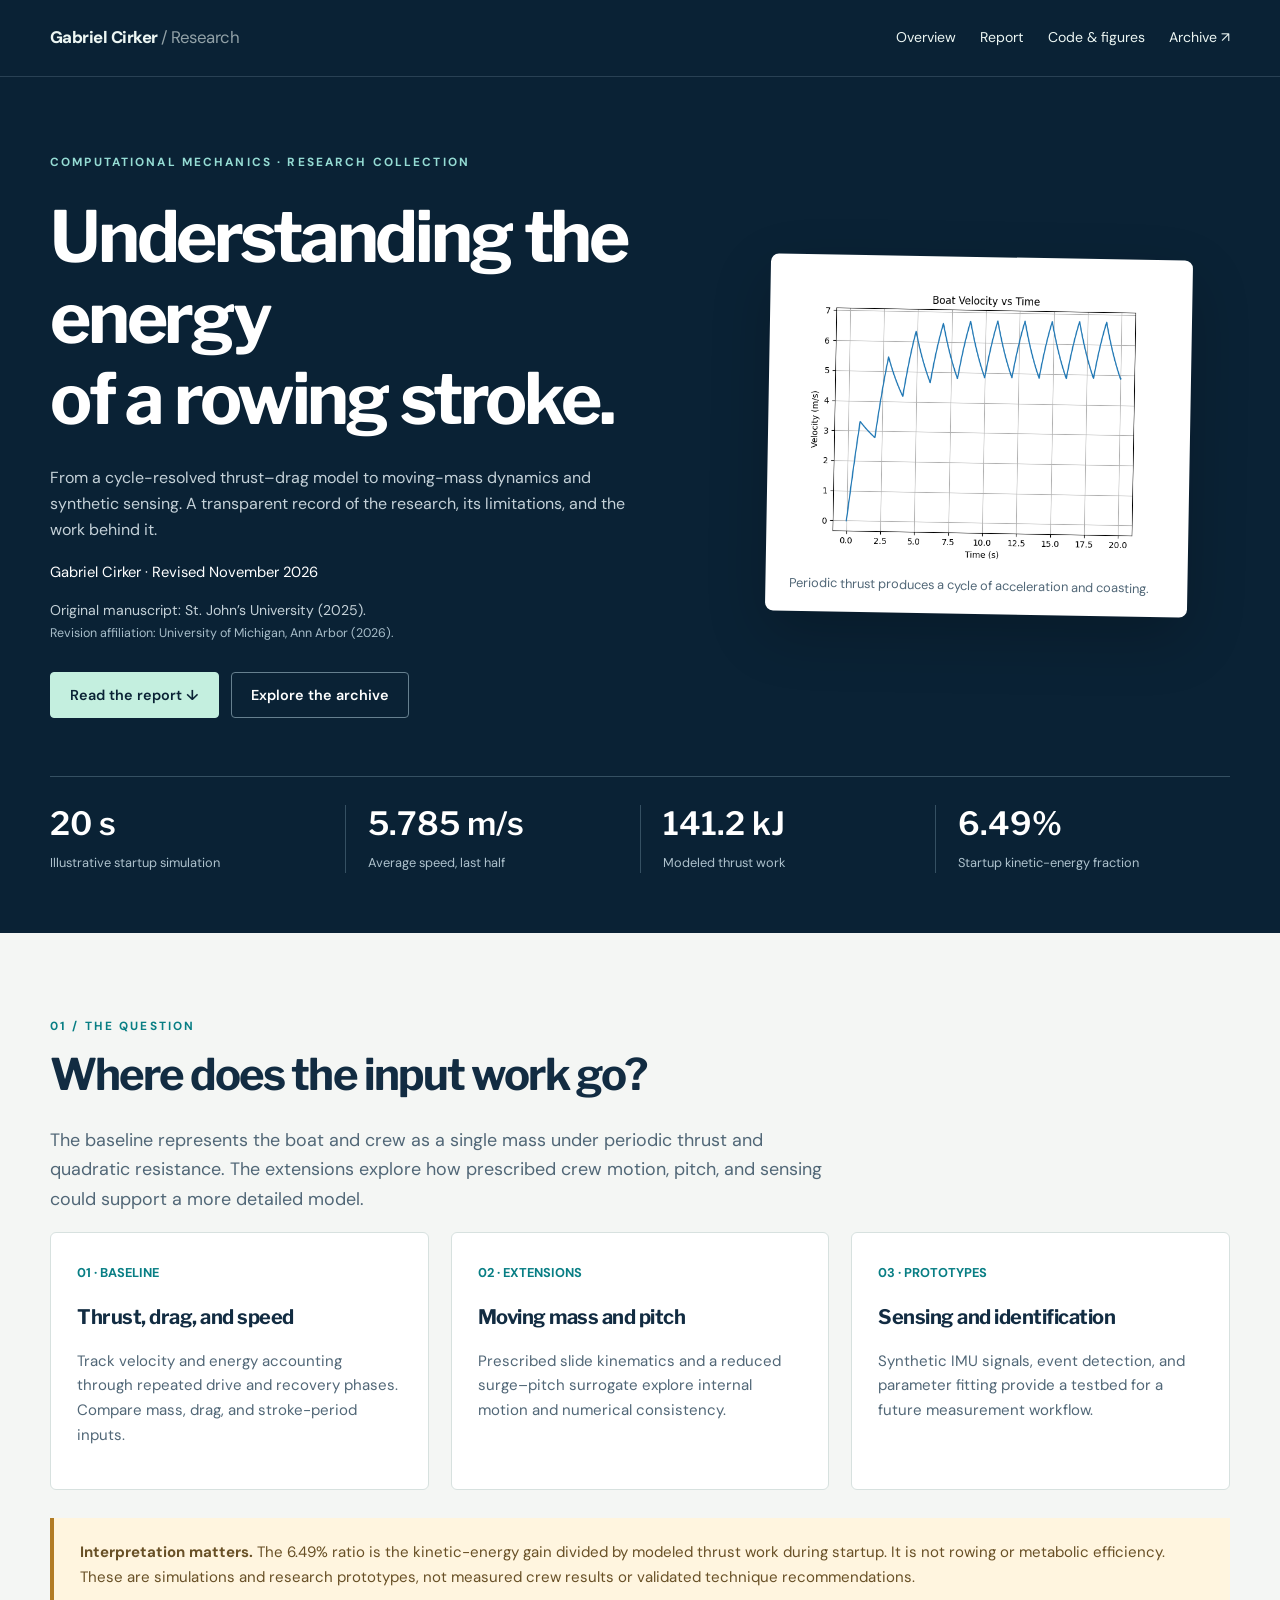
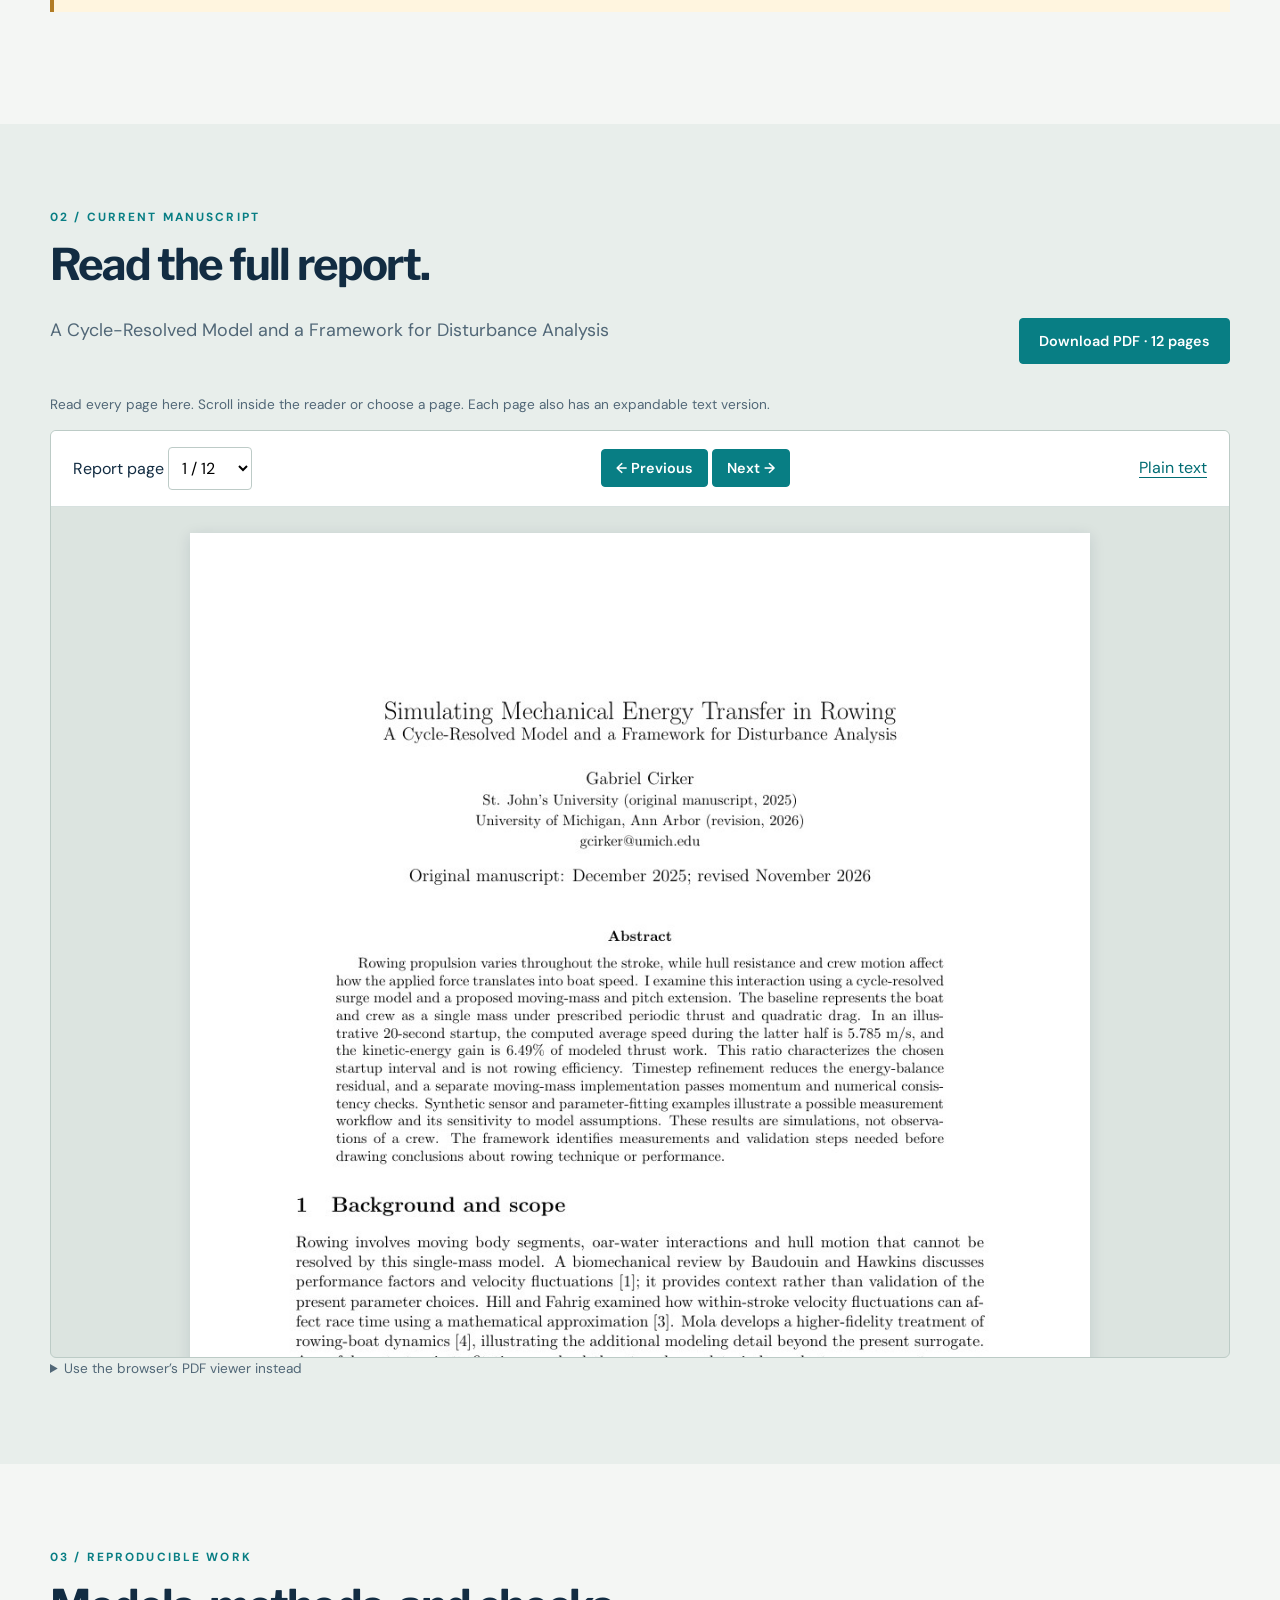
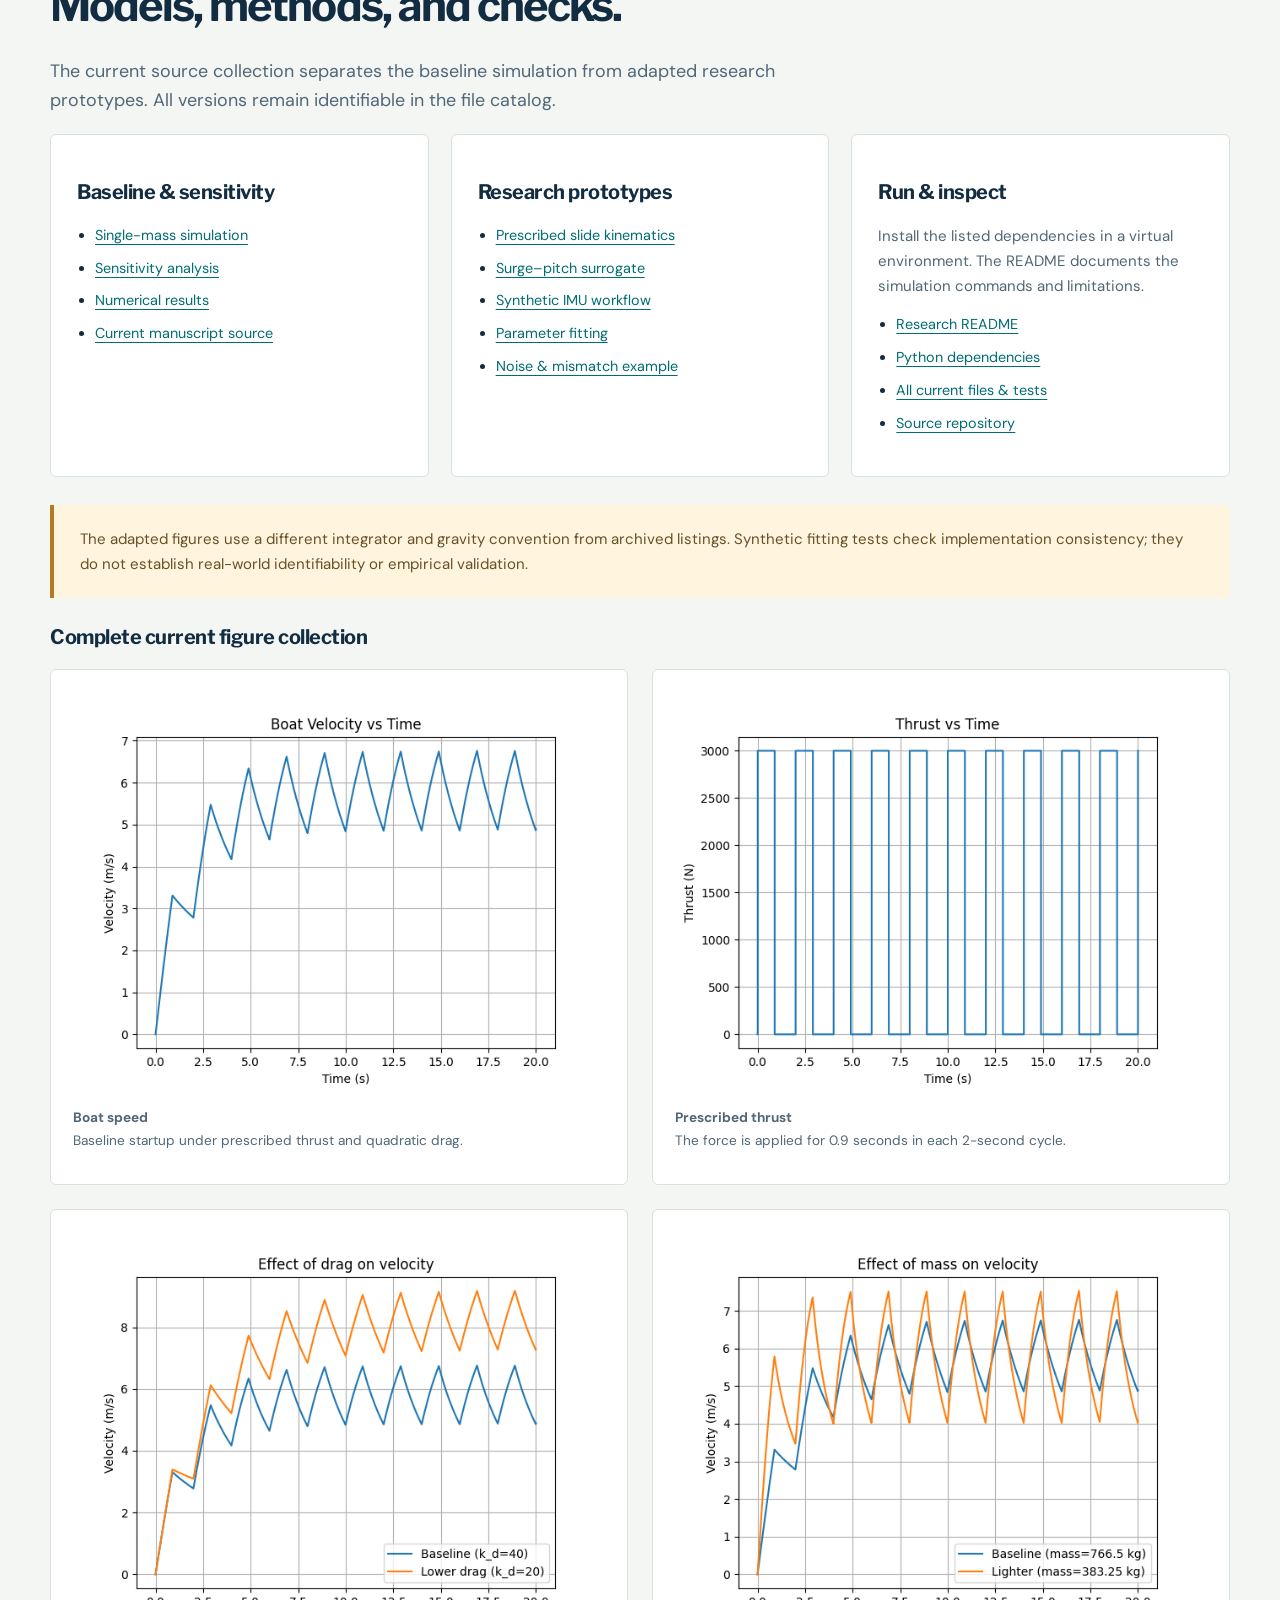
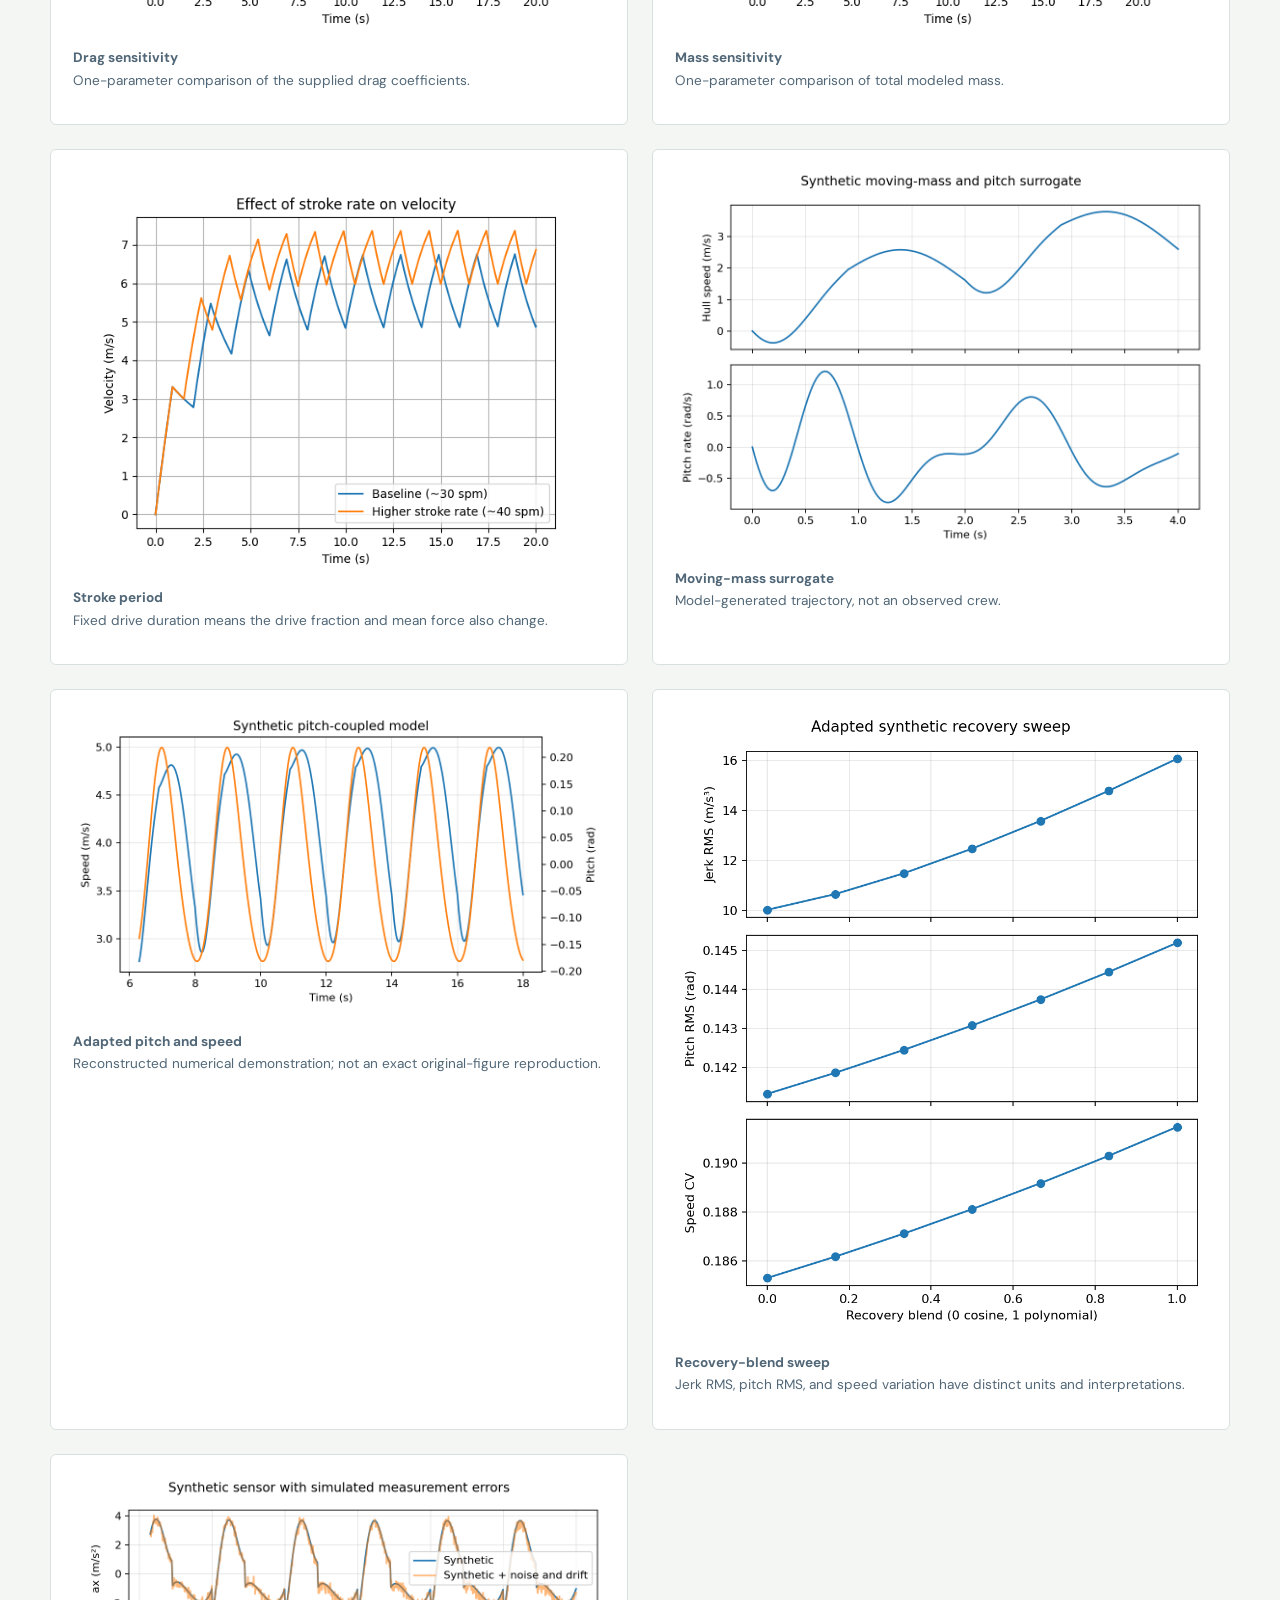
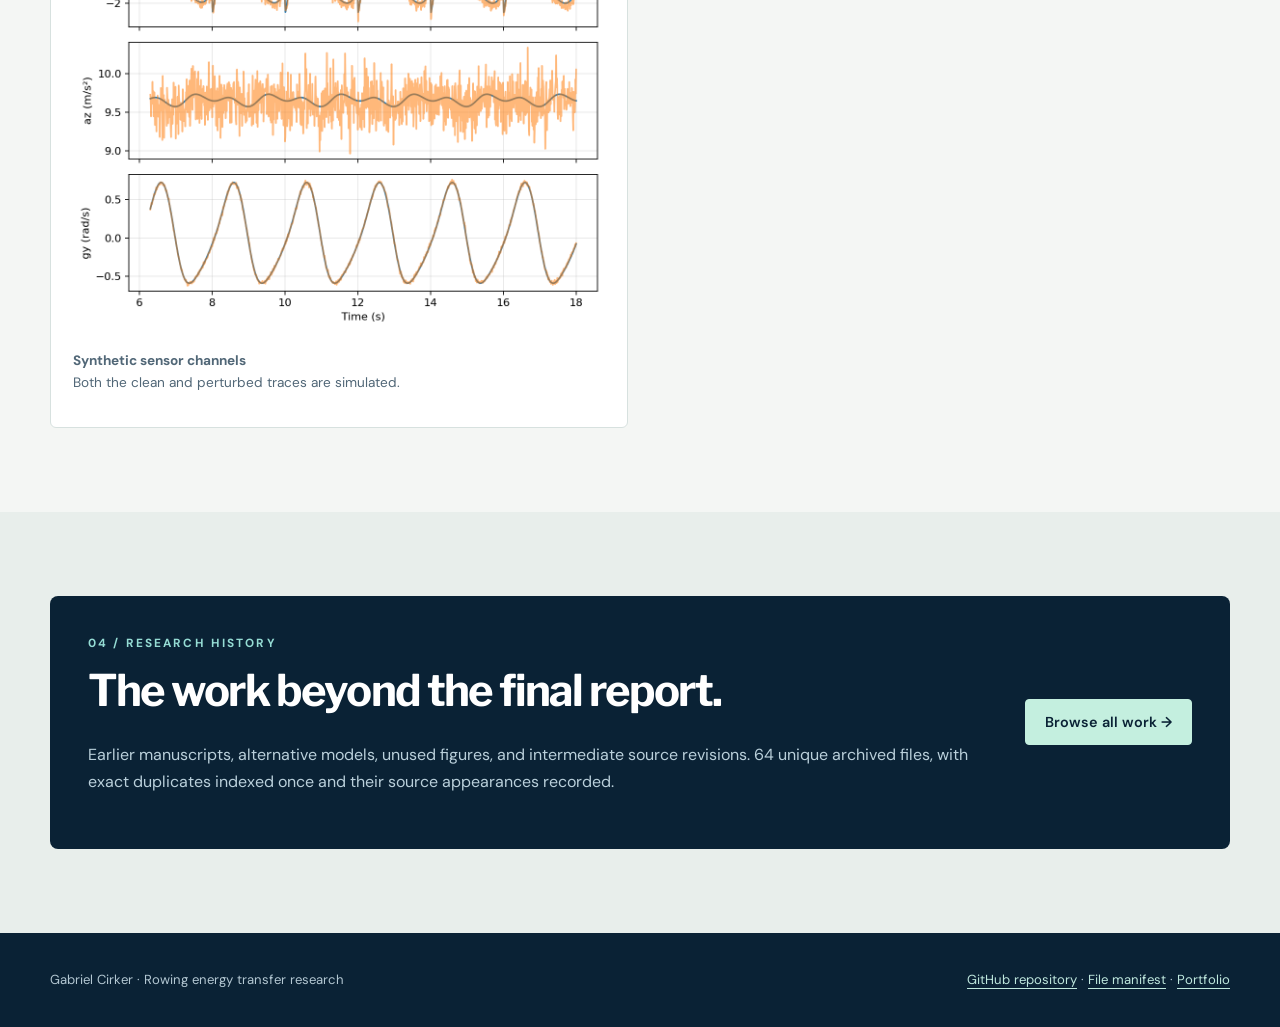
==== docs/index.html @ 4fba7770 "Publish rowing research site with embedded report and versioned archive" ====
<!doctype html><html lang="en"><head><meta charset="utf-8"><meta name="viewport" content="width=device-width,initial-scale=1"><meta name="description" content="Gabriel Cirker’s rowing energy-transfer research: current report, reproducible models, synthetic demonstrations, and a versioned research archive."><title>Rowing Energy Transfer | Gabriel Cirker</title><link rel="stylesheet" href="assets/style.css"></head><body><a class="skip" href="#main">Skip to content</a><header><div class="wrap"><a class="brand" href="index.html">Gabriel Cirker <span>/ Research</span></a><nav aria-label="Main navigation"><a href="index.html#overview">Overview</a><a href="index.html#report">Report</a><a href="index.html#work">Code &amp; figures</a><a href="archive.html">Archive ↗</a></nav></div></header><main id="main"><section class="hero"><div class="wrap"><div class="hero-grid"><div><div class="eyebrow">Computational mechanics · Research collection</div><h1>Understanding the energy<br>of a rowing stroke.</h1><p>From a cycle-resolved thrust–drag model to moving-mass dynamics and synthetic sensing. A transparent record of the research, its limitations, and the work behind it.</p><p class="author">Gabriel Cirker · Revised November 2026</p><p class="affiliation">Original manuscript: St. John’s University (2025).<br><small>Revision affiliation: University of Michigan, Ann Arbor (2026).</small></p><div class="actions"><a class="button light" href="#report">Read the report ↓</a><a class="button ghost" href="archive.html">Explore the archive</a></div></div><figure class="hero-chart"><img src="work/figures/speed_plot.png" alt="Baseline simulated boat velocity over the 20-second startup"><figcaption>Periodic thrust produces a cycle of acceleration and coasting.</figcaption></figure></div><div class="stats"><div class="stat"><strong>20 s</strong><span>Illustrative startup simulation</span></div><div class="stat"><strong>5.785 m/s</strong><span>Average speed, last half</span></div><div class="stat"><strong>141.2 kJ</strong><span>Modeled thrust work</span></div><div class="stat"><strong>6.49%</strong><span>Startup kinetic-energy fraction</span></div></div></div></section>
<section id="overview"><div class="wrap"><div class="eyebrow">01 / The question</div><h2>Where does the input work go?</h2><p class="intro">The baseline represents the boat and crew as a single mass under periodic thrust and quadratic resistance. The extensions explore how prescribed crew motion, pitch, and sensing could support a more detailed model.</p><div class="grid"><article class="card"><span class="number">01 · BASELINE</span><h3>Thrust, drag, and speed</h3><p>Track velocity and energy accounting through repeated drive and recovery phases. Compare mass, drag, and stroke-period inputs.</p></article><article class="card"><span class="number">02 · EXTENSIONS</span><h3>Moving mass and pitch</h3><p>Prescribed slide kinematics and a reduced surge–pitch surrogate explore internal motion and numerical consistency.</p></article><article class="card"><span class="number">03 · PROTOTYPES</span><h3>Sensing and identification</h3><p>Synthetic IMU signals, event detection, and parameter fitting provide a testbed for a future measurement workflow.</p></article></div><aside class="note"><strong>Interpretation matters.</strong> The 6.49% ratio is the kinetic-energy gain divided by modeled thrust work during startup. It is not rowing or metabolic efficiency. These are simulations and research prototypes, not measured crew results or validated technique recommendations.</aside></div></section>
<section id="report" class="soft"><div class="wrap"><div class="section-top"><div><div class="eyebrow">02 / Current manuscript</div><h2>Read the full report.</h2><p class="intro">A Cycle-Resolved Model and a Framework for Disturbance Analysis</p></div><a class="button" href="report/rowing-report.pdf" download>Download PDF · 12 pages</a></div><p class="reader-help">Read every page here. Scroll inside the reader or choose a page. Each page also has an expandable text version.</p><div class="reader"><div class="reader-bar"><label for="page-select">Report page <select id="page-select"><option value="1">1 / 12</option><option value="2">2 / 12</option><option value="3">3 / 12</option><option value="4">4 / 12</option><option value="5">5 / 12</option><option value="6">6 / 12</option><option value="7">7 / 12</option><option value="8">8 / 12</option><option value="9">9 / 12</option><option value="10">10 / 12</option><option value="11">11 / 12</option><option value="12">12 / 12</option></select></label><div><button id="prev-page" type="button">← Previous</button> <button id="next-page" type="button">Next →</button></div><a href="report/report.txt">Plain text</a></div><div class="reader-pages" id="reader-pages" tabindex="0" aria-label="Scrollable full report"><figure class="page" id="page-1"><img src="report/pages/page-01.jpg" width="1010" height="1307" loading="lazy" alt="Rowing research report, page 1 of 12"><figcaption>Page 1 of 12 · November 2026 revision</figcaption><details><summary>Read page text</summary><pre>Simulating Mechanical Energy Transfer in Rowing
A Cycle-Resolved Model and a Framework for Disturbance Analysis
Gabriel Cirker
St. John’s University (original manuscript, 2025)
University of Michigan, Ann Arbor (revision, 2026)
gcirker@umich.edu
Original manuscript: December 2025; revised November 2026
Abstract
Rowing propulsion varies throughout the stroke, while hull resistance and crew motion affect
how the applied force translates into boat speed. I examine this interaction using a cycle-resolved
surge model and a proposed moving-mass and pitch extension. The baseline represents the boat
and crew as a single mass under prescribed periodic thrust and quadratic drag. In an illus-
trative 20-second startup, the computed average speed during the latter half is 5.785 m/s, and
the kinetic-energy gain is 6.49% of modeled thrust work. This ratio characterizes the chosen
startup interval and is not rowing efficiency. Timestep refinement reduces the energy-balance
residual, and a separate moving-mass implementation passes momentum and numerical consis-
tency checks. Synthetic sensor and parameter-fitting examples illustrate a possible measurement
workflow and its sensitivity to model assumptions. These results are simulations, not observa-
tions of a crew. The framework identifies measurements and validation steps needed before
drawing conclusions about rowing technique or performance.
1
Background and scope
Rowing involves moving body segments, oar-water interactions and hull motion that cannot be
resolved by this single-mass model. A biomechanical review by Baudouin and Hawkins discusses
performance factors and velocity fluctuations [1]; it provides context rather than validation of the
present parameter choices. Hill and Fahrig examined how within-stroke velocity fluctuations can af-
fect race time using a mathematical approximation [3]. Mola develops a higher-fidelity treatment of
rowing-boat dynamics [4], illustrating the additional modeling detail beyond the present surrogate.
A useful next step is to fit time-resolved thrust and speed to independent measurements, assess
parameter uncertainty, and compare predictions with held-out strokes. A longer simulation with
a cycle-to-cycle convergence criterion would distinguish startup behavior from periodic operation.
Comparisons of stroke rates should specify whether mean thrust, work per stroke, or average power
is held fixed.
2
Model
The boat and crew are represented by a single mass m with speed v. The equation of motion is
mdv
dt = F(t) −kv2.
(1)
1
</pre></details></figure><figure class="page" id="page-2"><img src="report/pages/page-02.jpg" width="1010" height="1307" loading="lazy" alt="Rowing research report, page 2 of 12"><figcaption>Page 2 of 12 · November 2026 revision</figcaption><details><summary>Read page text</summary><pre>For the baseline, m = 766.5 kg, k = 40 kg/m, and the prescribed thrust is 3000 N for 0.9 seconds in
each 2-second cycle, followed by zero thrust. The boat starts from rest. These values are illustrative
model inputs, not measurements from a crew.
The model calculates thrust work W =
R
Fv dt, drag work D =
R
kv3 dt and the change in
kinetic energy ∆K = m(v2
f −v2
0)/2. In the continuous model W −D = ∆K. Thrust work on the
modeled mass is not the rowers’ total mechanical or metabolic work. The ratio ∆K/W describes
how much input work remains as kinetic energy at the end of this startup interval; it is not rowing
efficiency and depends on the interval chosen.
2.1
Stroke cycle and energy accounting
With cycle period T = 2 s and drive duration d = 0.9 s, the prescribed force is Fd when 0 ≤
t mod T &lt; d, and zero otherwise. The resulting duty fraction is d/T = 0.45. The force acts on the
combined modeled mass; it is not a direct measurement of force at an oar handle or a physiological
power estimate.
Multiplying the equation of motion by v and integrating gives the continuous energy balance
W −D = ∆K. The discrete calculation evaluates force at the new grid time and power using
the previous velocity; the squared velocity update introduces a step-dependent residual. A small
residual is a necessary consistency check, but does not verify the drag coefficient or thrust model.
Velocity is clipped at zero in the code, so an energy balance would also need to account for that
operation if it became active. It is not active in the reported baseline.
2.2
Numerical formulation and sensitivity design
For the baseline, the sampled force is evaluated at ti and applied over the preceding velocity update.
With vi−1 denoting the previous speed, the implemented step is
vi = max

0, vi−1 + ∆t
m (F(ti) −kv2
i−1)

.
(2)
The cumulative thrust and drag work use the same force samples and previous speeds. Without
clipping, substituting this update into the kinetic-energy difference gives an additional term 1
2m(vi−
vi−1)2 at every step. Consequently, finite-step work and kinetic-energy differences need not balance
exactly. The reported residual and timestep comparison quantify this discretization error for the
chosen baseline. Stroke-transition timing can also affect results; a convergence check should refine
both the timestep and the representation of the drive and recovery intervals.
The sensitivity scenarios vary one input in the supplied script at a time: drag from 40 to 20
kg/m, mass from 766.5 to 383.25 kg, and period from 2.0 to 1.5 s. In the period case, the 0.9 s
drive is held fixed, so the duty fraction increases from 0.45 to 0.60. The mean applied force over a
complete cycle therefore also increases. These comparisons isolate code inputs but not necessarily a
physiological or equal-work intervention. The last-half average is a finite-window statistic, and the
endpoint sample is included in the discrete mean. A cycle-convergence criterion would be needed
to characterize a periodic regime independently of the chosen 20-second horizon.
3
Method and results
The equation is integrated with explicit Euler steps of 0.01 seconds for 20 seconds. The baseline
average speed over the latter half is 5.785 m/s and the maximum is 6.759 m/s. Thrust work is
approximately 141.2 kJ, drag work 132.3 kJ and kinetic energy gain 9.17 kJ. The gain is 6.49%
2
</pre></details></figure><figure class="page" id="page-3"><img src="report/pages/page-03.jpg" width="1010" height="1307" loading="lazy" alt="Rowing research report, page 3 of 12"><figcaption>Page 3 of 12 · November 2026 revision</figcaption><details><summary>Read page text</summary><pre>of thrust work. The difference of about −316 J in W −D −∆K is a numerical residual from the
discrete scheme.
At a 0.005-second step the residual is about −158 J; at 0.001 seconds it is about −31 J. The
corresponding latter-half average speeds are 5.782 and 5.781 m/s. This convergence check addresses
discretization, not the physical accuracy of the inputs.
Figure 1: Baseline speed during the 20-second simulation.
3.1
Parameter comparisons and limitations
With the default step, halving drag raises the latter-half average speed to 8.162 m/s; halving mass
gives 5.719 m/s over the same finite interval. Shortening the cycle from 2.0 to 1.5 seconds gives
6.673 m/s, but keeping the drive at 0.9 seconds also increases the drive fraction and input. This is
therefore not an isolated comparison at constant work or power.
The model excludes blade slip, rower motion relative to the shell, varying force profiles, wind and
waves. It has not been calibrated or compared with measured trajectories. More realistic thrust and
drag measurements, timestep checks and experimental validation would be needed before applying
the numerical predictions to a crew.
3.2
Sensitivity profiles
Figures 2–4 show the complete transient profiles rather than only the summary averages. The
mass comparison changes acceleration and stroke-to-stroke fluctuations as well as the finite-interval
average. The 20-second averages do not prove that a periodic steady state has been reached. Lower
drag changes the relationship between thrust, speed and work, so it is not a comparison at equal
3
</pre></details></figure><figure class="page" id="page-4"><img src="report/pages/page-04.jpg" width="1010" height="1307" loading="lazy" alt="Rowing research report, page 4 of 12"><figcaption>Page 4 of 12 · November 2026 revision</figcaption><details><summary>Read page text</summary><pre>mechanical power.
The higher-rate case uses a longer fraction of each cycle for the drive and
therefore changes more than stroke frequency.
Figure 2: Velocity for baseline and lower drag.
4
Moving-mass extension
The lumped model makes the hull and crew move as one mass. To examine recovery motion, I
consider a reduced model in which the crew center of mass moves relative to the hull. Let mb be
the hull-fixed mass, mr the moving mass, M = mb + mr, Xb the hull position, and xr the crew
position relative to the hull. The combined center of mass is
Xc = Xb + mr
M xr.
(3)
If external surge forces are represented by thrust F and drag D, differentiating twice gives
M ¨Xb = F −D −mr¨xr.
(4)
A prescribed internal acceleration changes hull acceleration even though it does not change total
momentum in an isolated system. The sign depends on the coordinate direction. The relation
follows from the two-mass assumptions; it does not determine crew trajectory, blade force, or
internal work. Measured or explicitly prescribed motion would be needed to evaluate the term. The
appendix’s prescribed trajectory uses a half-cosine drive followed by a cosine, fifth-order polynomial,
or blended recovery. I reconstructed this component as src/slide kinematics.py; tests compare
its analytic derivatives with finite differences away from transitions.
Position and velocity are
continuous at the drive–recovery boundary, but acceleration may jump there. This component
alone does not reproduce the original multibody or IMU figures.
4
</pre></details></figure><figure class="page" id="page-5"><img src="report/pages/page-05.jpg" width="1010" height="1307" loading="lazy" alt="Rowing research report, page 5 of 12"><figcaption>Page 5 of 12 · November 2026 revision</figcaption><details><summary>Read page text</summary><pre>Figure 3: Velocity for baseline and lower mass.
4.1
Pitch and disturbance resistance: a proposed surrogate
A possible extension represents pitch θ with effective inertia, damping, and restoring stiffness:
Iθ¨θ + cθ ˙θ + kθθ = τ(t).
(5)
A phenomenological drag law can then be written D = kv2(1 + αθ2 + β ˙θ2) for forward motion.
The coefficients must carry units consistent with the dimensionless multiplier and must be fitted
or independently supported.
The incremental work
R
kv3(αθ2 + β ˙θ2)dt compares terms at the
same instantaneous speed. It is not automatically the difference between two coupled simulations,
because changing drag can also change speed and pitch.
These equations are implemented in
a separate reconstructed research prototype using the parameter values in the appendix.
The
reconstruction passes unforced momentum and numerical refinement checks. It has not reproduced
the original synthetic figures or been experimentally validated; its prescribed kinematics and pitch
law are hypotheses.
4.2
Speed fluctuations and power
For v = ¯v + u, with ⟨u⟩= 0, the exact identity is
⟨v3⟩= ¯v3 + 3¯v⟨u2⟩+ ⟨u3⟩.
(6)
For nonnegative speeds, convexity implies ⟨v3⟩≥¯v3. Under this model a variable speed at fixed
mean speed and fixed drag coefficient requires at least as much average drag power as constant
speed. This comparison does not establish that reducing hull speed fluctuations always improves
race performance: changing technique may alter propulsion, crew motion, and other losses. The
model makes the energetic assumption explicit rather than providing a coaching prescription.
5
</pre></details></figure><figure class="page" id="page-6"><img src="report/pages/page-06.jpg" width="1010" height="1307" loading="lazy" alt="Rowing research report, page 6 of 12"><figcaption>Page 6 of 12 · November 2026 revision</figcaption><details><summary>Read page text</summary><pre>Figure 4: Velocity for two cycle periods with fixed drive duration.
4.3
Extended model and uncertainty
The moving-mass formulation separates the speed of the hull from the speed of the total center of
mass. This distinction matters when interpreting a hull-mounted sensor: the internal acceleration
term can cause a hull-speed fluctuation without creating or destroying total momentum.
The
model still prescribes the crew motion rather than solving for muscle, seat, foot-stretcher and oar
forces. Its pitch response is an effective oscillator, and the pitch-dependent drag expression is a
parameterization rather than a measured hydrodynamic law.
The archived manuscript contains more than one simulator. One version uses a moving-mass
term in surge and a pitch moment tied to slide position; another uses a different motion and a pitch
moment tied to crew acceleration, without the same surge coupling. Their parameter sets and force
profiles differ, so results from the two formulations should not be pooled. The present reconstructed
implementation follows the first family with adaptive time integration. The alternative archived
beta-pulse routine normalizes by the maximum of the supplied array; in the listed scalar ODE call
that can produce a constant normalized force or an undefined value at zero. The model comparisons
here therefore do not use that routine.
The recovered IMU methods also represent different levels of approximation. The implemented
filter integrates small-angle roll and pitch rates and corrects them toward an accelerometer-derived
gravity direction.
Its interpretation depends on sensor placement and the assumption that ac-
celeration supplies a useful gravity reference. Dynamic acceleration can contaminate orientation
estimates.
The original source describes a separate quaternion-based pipeline, but that is not
equivalent to the small-angle routine and has not been reconstructed here. The synthetic sensor
and filter in this project share a positive vertical gravity-at-rest convention, addressing the sign
mismatch between the earlier synthetic generator and its filter; this is a convention choice, not
validation of the sensor model.
6
</pre></details></figure><figure class="page" id="page-7"><img src="report/pages/page-07.jpg" width="1010" height="1307" loading="lazy" alt="Rowing research report, page 7 of 12"><figcaption>Page 7 of 12 · November 2026 revision</figcaption><details><summary>Read page text</summary><pre>Figure 5: Prescribed thrust profile.
5
Measurement and system identification
To connect the model to measurements, a future protocol could synchronize a hull-mounted inertial
measurement unit, independent speed measurements, stroke events, and a force or power proxy.
Sensor orientation, gravity removal, mounting, calibration, sampling and filtering should be docu-
mented before calculating acceleration or pitch features. Integrating acceleration to obtain speed
requires independent drift correction. A rowing sensor review discusses measurement choices and
their constraints [2]. Brice and colleagues assessed inertial measurements of torso and pelvis angles
in elite rowers against a reference system [5]; this supports further measurement work but does not
validate a hull disturbance index. Events detected from a hull signal should be checked against an
independent stroke reference rather than assumed to coincide with the catch or finish.
Let yi denote measured waveforms or features and ˆyi(ψ) their model counterparts. A candidate
fit minimizes P
i(yi−ˆyi)T Σ−1
i (yi−ˆyi)+λΩ(ψ) over physically admissible parameters. The covariance
or weighting matrix Σi and regularizer Ωmust be specified before fitting. Sensitivity rank, profile
likelihood or comparable diagnostics are needed to examine whether parameters can be separated;
a good waveform fit alone does not prove identifiability. Validation should use held-out sessions or
trials, report uncertainty and compare predictions with independently measured outcomes.
5.1
Synthetic reconstruction and checks
The source manuscript’s synthetic demonstration is distinct from such empirical validation.
I
reconstructed uniform resampling and a small-angle complementary filter from its listing, with
tests for stationary tilt and interpolation.
The original listing’s synthetic accelerometer uses a
negative gravity sign while its preprocessing equations assume positive vertical gravity at rest. The
reconstructed synthetic sensor adopts the filter’s positive vertical gravity at rest; a stationary test
7
</pre></details></figure><figure class="page" id="page-8"><img src="report/pages/page-08.jpg" width="1010" height="1307" loading="lazy" alt="Rowing research report, page 8 of 12"><figcaption>Page 8 of 12 · November 2026 revision</figcaption><details><summary>Read page text</summary><pre>checks this convention. Its small-angle planar acceleration approximation is not a validated full
inertial sensor model.
A reconstructed acceleration-magnitude peak detector was checked on regularly spaced synthetic
pulses; its peaks are candidate events, not validated catch labels. A separate least-squares prototype
fits pitch-drag and trim coefficients to modeled speed and pitch-rate observations.
For a four-
second noiseless simulation generated by the same model, it recovered the inputs 2.5 and 18000
to the printed precision. This inverse-crime test checks implementation only; it does not establish
parameter identifiability under noise, model mismatch, or real measurement conditions. In one
fixed-seed synthetic trial with speed noise standard deviation 0.01 m/s and pitch-rate noise 0.002
rad/s, the fitted pitch-drag coefficient was 2.31 for a true value of 2.5. With the same data and the
drag coefficient fixed 10 percent too high, the fitted coefficient fell near zero, while the optimizer still
reported success. This single example illustrates model dependence, not a statistical uncertainty
interval.
The synthetic trajectory in Figure 6 has large pitch rates and even brief backward hull motion
from rest; it is illustrative, not a realistic prediction. The source manuscript’s original synthetic
figures have not been independently reproduced. An adapted recovery-blend sweep follows the
listing’s three plotted metrics rather than the cost-per-distance quantity described in the original
caption.
In this reconstruction, increasing the blend from 0 to 1 increases the computed jerk
RMS, pitch RMS, and speed coefficient of variation. These outcomes depend on the prescribed
trajectory, model parameters, and numerical timestep; the acceleration discontinuities also make
numerical jerk sensitive to sampling. They do not establish a technique recommendation.
The original cohort example ranks recordings by the mean of an index standardized separately
within each recording. That mean is zero to numerical precision, so the resulting ordering does not
establish differences between athletes. A separate archived beta-force implementation normalizes
each input array by its own maximum; called on one time point at a time, it becomes constant
at nonzero phases and undefined at zero. I therefore do not use that version for the simulations
presented here.
Figure 6: Synthetic trajectory from the reconstructed moving-mass and pitch surrogate, using
illustrative manuscript parameters.
8
</pre></details></figure><figure class="page" id="page-9"><img src="report/pages/page-09.jpg" width="1010" height="1307" loading="lazy" alt="Rowing research report, page 9 of 12"><figcaption>Page 9 of 12 · November 2026 revision</figcaption><details><summary>Read page text</summary><pre>5.2
Synthetic sensitivity and implementation checks
The recovery-blend calculation varies the relative contribution of cosine and fifth-order polynomial
recovery trajectories.
The recovered plotting script evaluates hull-acceleration jerk RMS, pitch
RMS, and the coefficient of variation of speed.
In the adapted example the respective values
change from approximately 10.04 to 16.05 m/s3, 0.1413 to 0.1452 rad, and 0.1853 to 0.1915 as the
blend rises from zero to one. The acceleration can be discontinuous at a stroke transition, so a
numerically differentiated jerk is especially sensitive to timestep and should not be interpreted as
a measured athlete characteristic. Figure 7 separates the three quantities instead of plotting their
unlike units on one axis.
Figure 7: Adapted synthetic recovery-blend sweep. The plotted metrics are not disturbance work
per distance.
The synthetic sensor demonstration adds prescribed bias, random-walk drift and noise to simu-
lated channels. Both traces in Figure 8 are model-generated; the perturbed trace is not a recording
from a real crew. Candidate event detection and per-stroke features can be exercised on synthetic
signals, but the timing of acceleration peaks relative to a catch must be checked against an in-
dependent reference. The original cohort example averages a within-record standardized index,
whose mean is zero by construction; that quantity cannot provide the claimed between-athlete or-
dering. An informative cohort comparison would require a fixed reference scale, explicit definitions,
uncertainty and independent validation.
9
</pre></details></figure><figure class="page" id="page-10"><img src="report/pages/page-10.jpg" width="1010" height="1307" loading="lazy" alt="Rowing research report, page 10 of 12"><figcaption>Page 10 of 12 · November 2026 revision</figcaption><details><summary>Read page text</summary><pre>Figure 8: Simulated sensor channels with added synthetic measurement errors.
6
Reproducibility and validation plan
The accompanying scripts separate the original single-mass baseline, reconstructed slide and multi-
body surrogate, IMU processing, synthetic fitting, and figure generation. The test suite checks
the baseline energy residual under timestep refinement, unforced momentum conservation in the
moving-mass model, slide derivatives, stationary gravity handling, event detection on periodic syn-
thetic pulses, and parameter recovery under selected synthetic conditions. These checks establish
consistency only within their stated assumptions; they are not experiments or proof that the nu-
merical code reproduces every archived figure.
A measured validation study should document boat class, sensor mounting and axes, timing
synchronization, calibration, environmental conditions, and independent speed and force references.
The fitting protocol should fix or independently estimate confounded parameters, report the ob-
servables and weighting used, and assess sensitivity and uncertainty across independent strokes and
sessions. Evaluation on held-out data is necessary to distinguish a model that explains training
observations from one that predicts new conditions. Until such measurements are available, the
model is best understood as a transparent framework for developing and testing hypotheses.
7
Conclusion
The baseline simulation illustrates how prescribed thrust and drag shape the speed and energy
balance of a rowing shell during startup.
The moving-mass, pitch, and sensor models extend
that framework, but their parameters and predictions require independent measurement.
The
numerical and synthetic checks support the implementation under the stated assumptions; they do
10
</pre></details></figure><figure class="page" id="page-11"><img src="report/pages/page-11.jpg" width="1010" height="1307" loading="lazy" alt="Rowing research report, page 11 of 12"><figcaption>Page 11 of 12 · November 2026 revision</figcaption><details><summary>Read page text</summary><pre>not demonstrate a real-world efficiency gain. Future work should obtain synchronized force, speed,
and inertial data, test sensitivity and identifiability, and evaluate predictions on held-out sessions.
A
Model parameters and definitions
Table 1 records the baseline values used in the included simulation. The drag coefficient has units
of kg/m, equivalent to N s2/m2. These inputs define an illustrative case; they were not fitted to
the measurements of a named crew.
Table 1: Baseline inputs for the 20-second startup simulation.
Quantity
Value
Unit
Mass
766.5
kg
Drag coefficient
40
kg/m
Drive force
3000
N
Drive duration
0.9
s
Stroke period
2.0
s
Time step
0.01
s
Initial speed
0
m/s
For the moving-mass prototype, the values in the archived listing are 250 kg for the hull-fixed
mass, 500 kg for the moving mass, 0.85 m slide travel, 1200 kg m2 pitch inertia, 50,000 N m/rad
pitch stiffness, 2,500 N m s/rad pitch damping, and 18,000 N of pitch-moment gain per meter of
slide displacement. These values are effective parameters used to explore the equations; no fit or
independent uncertainty estimate is available. The baseline and extended cases therefore do not
use identical mass and force histories and should not be compared as if they were a controlled
experiment.
B
Energy and moving-mass derivations
Starting with m˙v = F −kv2 and multiplying by v yields d(mv2/2)/dt = Fv −kv3 for nonnegative
v. Integrating between two specified times gives ∆K = W −D. At an exactly repeated state,
net kinetic-energy change over a whole cycle is zero even though both thrust work and drag work
can be substantial. Consequently, the finite startup fraction ∆K/W changes with the observation
window and cannot summarize rowing efficiency in steady operation.
For the extended translation model, the absolute crew position is Xb + xr. Total translational
momentum is M ˙Xb + mr ˙xr.
Differentiation and the assumed external force balance yield the
equation in the main text. In the absence of external forces the momentum remains constant, a
property checked in the numerical tests. This relation does not by itself account for rotational
energy, work by internal actuators, or the fluid forces on the oar.
C
Scope of the synthetic sensor and fitting examples
The reconstructed synthetic sensor uses a planar approximation and a chosen gravity convention.
The signal is generated from model states, and the corrupted version adds modeled noise, bias,
and drift. This setup can check whether an analysis pipeline behaves consistently with its own
assumptions, but it cannot estimate sensor accuracy, environmental variability, or physiological
11
</pre></details></figure><figure class="page" id="page-12"><img src="report/pages/page-12.jpg" width="1010" height="1307" loading="lazy" alt="Rowing research report, page 12 of 12"><figcaption>Page 12 of 12 · November 2026 revision</figcaption><details><summary>Read page text</summary><pre>effects. In particular, the small-angle filter assumes its acceleration input provides information
about gravity, an assumption that may fail during strong linear acceleration.
The fitting example estimates two surrogate coefficients while holding other inputs fixed. A
noiseless fit to data from the same model is an implementation check with a favorable model match.
The drag-mismatch example illustrates that a successful optimizer termination does not ensure a
correct physical estimate. Further work should examine different initial guesses, measurement noise
levels, time windows, parameter correlations, and independent datasets before interpreting fitted
coefficients. The original source versions, including unverified figures and listings, remain archived
with the project for reference.
References
[1] A. Baudouin and D. Hawkins, “A biomechanical review of factors affecting rowing performance,”
British Journal of Sports Medicine, 36, 396–402, 2002. https://bionics.seas.ucla.edu/ed
ucation/Rowing/Math_Model_2002_01.pdf.
[2] M. T. O. Worsey, H. G. Espinosa, J. B. Shepherd and D. V. Thiel, “A Systematic Review
of Performance Analysis in Rowing Using Inertial Sensors,” Electronics, 8(11), 1304, 2019.
https://doi.org/10.3390/electronics8111304.
[3] H. Hill and S. Fahrig, “The impact of fluctuations in boat velocity during the rowing cycle on
race time,” Scandinavian Journal of Medicine &amp; Science in Sports, 19, 585–594, 2009. https:
//doi.org/10.1111/j.1600-0838.2008.00819.x.
[4] A. Mola, Multi-physics and Multilevel Fidelity Modeling and Analysis of Olympic Rowing Boat
Dynamics, PhD thesis, Virginia Tech, 2010. https://vtechworks.lib.vt.edu/server/api/c
ore/bitstreams/4f7623b0-5169-4a45-a6e3-8b181601a912/content.
[5] S. M. Brice, E. L. Millett and B. Philippa, “The validity of using inertial measurement units to
monitor the torso and pelvis sagittal plane motion of elite rowers,” Journal of Sports Sciences,
40, 950–958, 2022. https://doi.org/10.1080/02640414.2022.2042146.
12
</pre></details></figure></div></div><details class="reader-help"><summary>Use the browser’s PDF viewer instead</summary><object data="report/rowing-report.pdf" type="application/pdf" width="100%" height="850"><p>The full report is available in the reader above.</p></object></details></div></section>
<section id="work"><div class="wrap"><div class="eyebrow">03 / Reproducible work</div><h2>Models, methods, and checks.</h2><p class="intro">The current source collection separates the baseline simulation from adapted research prototypes. All versions remain identifiable in the file catalog.</p><div class="grid"><article class="card"><h3>Baseline &amp; sensitivity</h3><ul class="code-list"><li><a href="work/src/rowing_model.py">Single-mass simulation</a></li><li><a href="work/src/rowing_analysis.py">Sensitivity analysis</a></li><li><a href="work/results/rowing_results_summary.txt">Numerical results</a></li><li><a href="work/paper/rowing_paper.tex">Current manuscript source</a></li></ul></article><article class="card"><h3>Research prototypes</h3><ul class="code-list"><li><a href="work/src/slide_kinematics.py">Prescribed slide kinematics</a></li><li><a href="work/src/multibody_model.py">Surge–pitch surrogate</a></li><li><a href="work/src/imu_processing.py">Synthetic IMU workflow</a></li><li><a href="work/src/parameter_fit.py">Parameter fitting</a></li><li><a href="work/src/fit_robustness_demo.py">Noise &amp; mismatch example</a></li></ul></article><article class="card"><h3>Run &amp; inspect</h3><p>Install the listed dependencies in a virtual environment. The README documents the simulation commands and limitations.</p><ul class="code-list"><li><a href="work/README.md">Research README</a></li><li><a href="work/requirements.txt">Python dependencies</a></li><li><a href="archive.html?status=Current">All current files &amp; tests</a></li><li><a href="https://github.com/gabrielcirker/rowing-research">Source repository</a></li></ul></article></div><aside class="note">The adapted figures use a different integrator and gravity convention from archived listings. Synthetic fitting tests check implementation consistency; they do not establish real-world identifiability or empirical validation.</aside><h3>Complete current figure collection</h3><div class="figure-grid"><figure><a href="work/figures/speed_plot.png"><img src="work/figures/speed_plot.png" loading="lazy" alt="Boat speed: Baseline startup under prescribed thrust and quadratic drag."></a><figcaption><strong>Boat speed</strong><br>Baseline startup under prescribed thrust and quadratic drag.</figcaption></figure><figure><a href="work/figures/thrust_plot.png"><img src="work/figures/thrust_plot.png" loading="lazy" alt="Prescribed thrust: The force is applied for 0.9 seconds in each 2-second cycle."></a><figcaption><strong>Prescribed thrust</strong><br>The force is applied for 0.9 seconds in each 2-second cycle.</figcaption></figure><figure><a href="work/figures/drag_effect.png"><img src="work/figures/drag_effect.png" loading="lazy" alt="Drag sensitivity: One-parameter comparison of the supplied drag coefficients."></a><figcaption><strong>Drag sensitivity</strong><br>One-parameter comparison of the supplied drag coefficients.</figcaption></figure><figure><a href="work/figures/mass_effect.png"><img src="work/figures/mass_effect.png" loading="lazy" alt="Mass sensitivity: One-parameter comparison of total modeled mass."></a><figcaption><strong>Mass sensitivity</strong><br>One-parameter comparison of total modeled mass.</figcaption></figure><figure><a href="work/figures/stroke_effect.png"><img src="work/figures/stroke_effect.png" loading="lazy" alt="Stroke period: Fixed drive duration means the drive fraction and mean force also change."></a><figcaption><strong>Stroke period</strong><br>Fixed drive duration means the drive fraction and mean force also change.</figcaption></figure><figure><a href="work/figures/synthetic_surrogate.png"><img src="work/figures/synthetic_surrogate.png" loading="lazy" alt="Moving-mass surrogate: Model-generated trajectory, not an observed crew."></a><figcaption><strong>Moving-mass surrogate</strong><br>Model-generated trajectory, not an observed crew.</figcaption></figure><figure><a href="work/figures/adapted_pitch_and_speed.png"><img src="work/figures/adapted_pitch_and_speed.png" loading="lazy" alt="Adapted pitch and speed: Reconstructed numerical demonstration; not an exact original-figure reproduction."></a><figcaption><strong>Adapted pitch and speed</strong><br>Reconstructed numerical demonstration; not an exact original-figure reproduction.</figcaption></figure><figure><a href="work/figures/adapted_smoothness_sweep.png"><img src="work/figures/adapted_smoothness_sweep.png" loading="lazy" alt="Recovery-blend sweep: Jerk RMS, pitch RMS, and speed variation have distinct units and interpretations."></a><figcaption><strong>Recovery-blend sweep</strong><br>Jerk RMS, pitch RMS, and speed variation have distinct units and interpretations.</figcaption></figure><figure><a href="work/figures/adapted_synthetic_imu.png"><img src="work/figures/adapted_synthetic_imu.png" loading="lazy" alt="Synthetic sensor channels: Both the clean and perturbed traces are simulated."></a><figcaption><strong>Synthetic sensor channels</strong><br>Both the clean and perturbed traces are simulated.</figcaption></figure></div></div></section>
<section class="soft"><div class="wrap"><div class="archive-banner"><div><div class="eyebrow" style="color:#95dcd4">04 / Research history</div><h2>The work beyond the final report.</h2><p>Earlier manuscripts, alternative models, unused figures, and intermediate source revisions. 64 unique archived files, with exact duplicates indexed once and their source appearances recorded.</p></div><a href="archive.html" class="button light">Browse all work →</a></div></div></section></main><footer><div class="wrap"><span>Gabriel Cirker · Rowing energy transfer research</span><span><a href="https://github.com/gabrielcirker/rowing-research">GitHub repository</a> · <a href="archive/catalog.json">File manifest</a> · <a href="https://gabrielcirker.github.io/">Portfolio</a></span></div></footer><script src="assets/main.js" defer></script></body></html>
---- docs/assets/style.css ----
@import url('https://fonts.googleapis.com/css2?family=DM+Sans:wght@400;500;600;700&family=Libre+Franklin:wght@500;600;700;800&display=swap');
:root{--ink:#122c42;--navy:#0a2235;--teal:#087e84;--mint:#c4efdf;--paper:#f4f6f4;--line:#d7e1df;--muted:#516777;--white:#fff}*{box-sizing:border-box}html{scroll-behavior:smooth;scroll-padding-top:88px}body{margin:0;color:var(--ink);background:var(--paper);font:16px/1.65 'DM Sans',system-ui,sans-serif}a{color:#006c73;text-underline-offset:4px}a:hover{color:#003d42}h1,h2,h3{font-family:'Libre Franklin',system-ui,sans-serif;line-height:1.15;letter-spacing:-.045em}h1{font-size:clamp(2.8rem,5.5vw,5.3rem);margin:.35em 0}h2{font-size:clamp(2rem,3.4vw,3rem);margin:.3em 0 .6em}h3{font-size:1.25rem;letter-spacing:-.025em}.wrap{width:min(1180px,calc(100% - 48px));margin:auto}.skip{position:absolute;left:20px;top:-60px}.skip:focus{top:12px;z-index:9;background:#fff;padding:10px}header{background:var(--navy);position:sticky;top:0;z-index:5;border-bottom:1px solid #294154}header .wrap{display:flex;align-items:center;justify-content:space-between;gap:20px;min-height:76px}header a{color:#ecf6f3;text-decoration:none}header a:hover{color:var(--mint)}.brand{font-weight:800;letter-spacing:-.03em;font-size:1.05rem}.brand span{font-weight:400;opacity:.6}nav{display:flex;gap:24px;font-size:.88rem}section{padding:84px 0}.eyebrow{font-size:.74rem;font-weight:700;letter-spacing:.18em;text-transform:uppercase;color:var(--teal)}.hero{background:var(--navy);color:#fff;padding:76px 0 60px}.hero .eyebrow{color:#95dcd4}.hero-grid{display:grid;grid-template-columns:1.1fr .9fr;gap:64px;align-items:center}.hero p{color:#c4d1d8;max-width:600px}.hero .author{color:#fff;font-size:.92rem}.hero-chart{background:white;border-radius:8px;padding:18px;box-shadow:0 22px 60px #0003;transform:rotate(1deg)}.hero-chart img{width:100%;display:block}.hero-chart figcaption{color:var(--muted);font-size:.8rem;padding:10px 6px 0}.actions{display:flex;gap:12px;flex-wrap:wrap;margin-top:28px}.button,button{display:inline-block;border:1px solid var(--teal);background:var(--teal);color:#fff;border-radius:4px;padding:12px 19px;text-decoration:none;font:600 .9rem/1.4 'DM Sans',system-ui,sans-serif;cursor:pointer}.button:hover,button:hover{background:#075d63;color:#fff}.button.light{background:var(--mint);border-color:var(--mint);color:var(--navy)}.button.ghost{background:transparent;border-color:#66808f;color:white}.stats{display:grid;grid-template-columns:repeat(4,1fr);gap:0;margin-top:58px;border-top:1px solid #355062;padding-top:28px}.stat{padding:0 22px;border-left:1px solid #355062}.stat:first-child{padding-left:0;border:0}.stat strong{display:block;font:600 2rem/1.2 'Libre Franklin',system-ui}.stat span{display:block;color:#aec2cd;font-size:.8rem;margin-top:8px}.intro{max-width:780px;font-size:1.12rem;color:var(--muted)}.grid{display:grid;grid-template-columns:repeat(3,1fr);gap:22px}.card{background:white;border:1px solid var(--line);border-radius:6px;padding:26px}.card p{color:var(--muted);font-size:.94rem}.number{font-size:.8rem;color:var(--teal);font-weight:700}.note{padding:22px 26px;border-left:4px solid #b17b24;background:#fff5df;color:#685026;font-size:.94rem;margin:28px 0}.section-top{display:flex;justify-content:space-between;align-items:end;gap:24px;margin-bottom:30px}.soft{background:#e8eeeb}.reader{border:1px solid #bccbc6;background:#dce4e0;border-radius:6px;overflow:hidden}.reader-bar{background:white;display:flex;align-items:center;justify-content:space-between;gap:12px;flex-wrap:wrap;padding:16px 22px;border-bottom:1px solid var(--line)}.reader-bar button{padding:8px 14px}.reader-bar select{padding:9px;background:#fff;border:1px solid #bdcbc7;border-radius:4px;font:inherit}.reader-pages{height:850px;overflow:auto;padding:26px}.page{max-width:900px;margin:0 auto 28px;background:white;box-shadow:0 3px 14px #102b4220}.page img{width:100%;height:auto;display:block}.page figcaption{padding:14px 22px;font-size:.8rem;color:var(--muted)}.page details{padding:0 22px 18px}.page pre{font:13px/1.5 system-ui;white-space:pre-wrap;overflow-wrap:anywhere}.reader-help{font-size:.85rem;color:var(--muted)}.figure-grid{display:grid;grid-template-columns:repeat(2,1fr);gap:24px}.figure-grid figure{margin:0;padding:18px;background:#fff;border:1px solid var(--line);border-radius:6px}.figure-grid img{width:100%;display:block}.figure-grid figcaption{font-size:.85rem;color:var(--muted);padding:14px 4px}.code-list{padding-left:18px;font-size:.9rem}.code-list li{margin:9px 0}code{font: .9em ui-monospace,monospace;background:#e8efec;padding:2px 5px;border-radius:3px}.archive-banner{background:var(--navy);color:#fff;border-radius:8px;padding:38px;display:grid;grid-template-columns:1fr auto;gap:30px;align-items:center}.archive-banner p{color:#bad0db}.filters{display:flex;gap:14px;flex-wrap:wrap;margin:28px 0}.filters input,.filters select{padding:13px;border:1px solid #b4c8c0;border-radius:4px;font:inherit;background:#fff}.filters input{flex:1;min-width:200px}.catalog{display:grid;grid-template-columns:repeat(2,minmax(0,1fr));gap:16px}.file{padding:22px;border:1px solid var(--line);background:white;border-radius:6px;overflow-wrap:anywhere}.file h3{font-size:1rem;line-height:1.4;letter-spacing:0;margin:.5em 0}.tag{font-size:.68rem;letter-spacing:.06em;text-transform:uppercase;font-weight:700;padding:5px 8px;background:#e6f4ef;color:#146344;border-radius:3px}.tag.old{background:#f7eddb;color:#77521a}.file small,.file details{font-size:.76rem;color:var(--muted)}.file ul{padding-left:20px}.file .hash{font:11px/1.5 monospace;overflow-wrap:anywhere}.hidden{display:none!important}footer{background:var(--navy);color:#b3c7d2;padding:36px 0;font-size:.82rem}footer .wrap{display:flex;justify-content:space-between;gap:22px;flex-wrap:wrap}footer a{color:#bfe8de}:focus-visible{outline:3px solid #e69e2d;outline-offset:4px}@media(max-width:850px){.hero-grid{grid-template-columns:1fr;gap:24px}.hero-chart{transform:none;margin:10px 0}.grid{grid-template-columns:1fr}.stats{grid-template-columns:repeat(2,1fr);gap:24px}.stat:nth-child(3){border:0;padding-left:0}.archive-banner{grid-template-columns:1fr}.reader-pages{height:680px;padding:10px}.catalog{grid-template-columns:1fr}nav{gap:14px;font-size:.8rem}.section-top{align-items:start;flex-direction:column}}@media(max-width:540px){.wrap{width:calc(100% - 32px)}header .wrap{flex-direction:column;gap:10px;align-items:start;padding:14px 0}nav{width:100%;justify-content:space-between;gap:8px}h1{font-size:2.7rem}.hero{padding-top:38px}.hero-grid{gap:12px}.stats{margin-top:35px}.stat strong{font-size:1.7rem}.stat{padding-left:14px}.figure-grid{grid-template-columns:1fr}section{padding:56px 0}.reader-bar{padding:12px}.reader-pages{height:590px}.card{padding:22px}.archive-banner{padding:26px}html{scroll-padding-top:120px}}

.hero .affiliation{font-size:.88rem;margin-top:8px;line-height:1.6}.hero .affiliation small{font-size:.78rem;color:#a7bdc9}
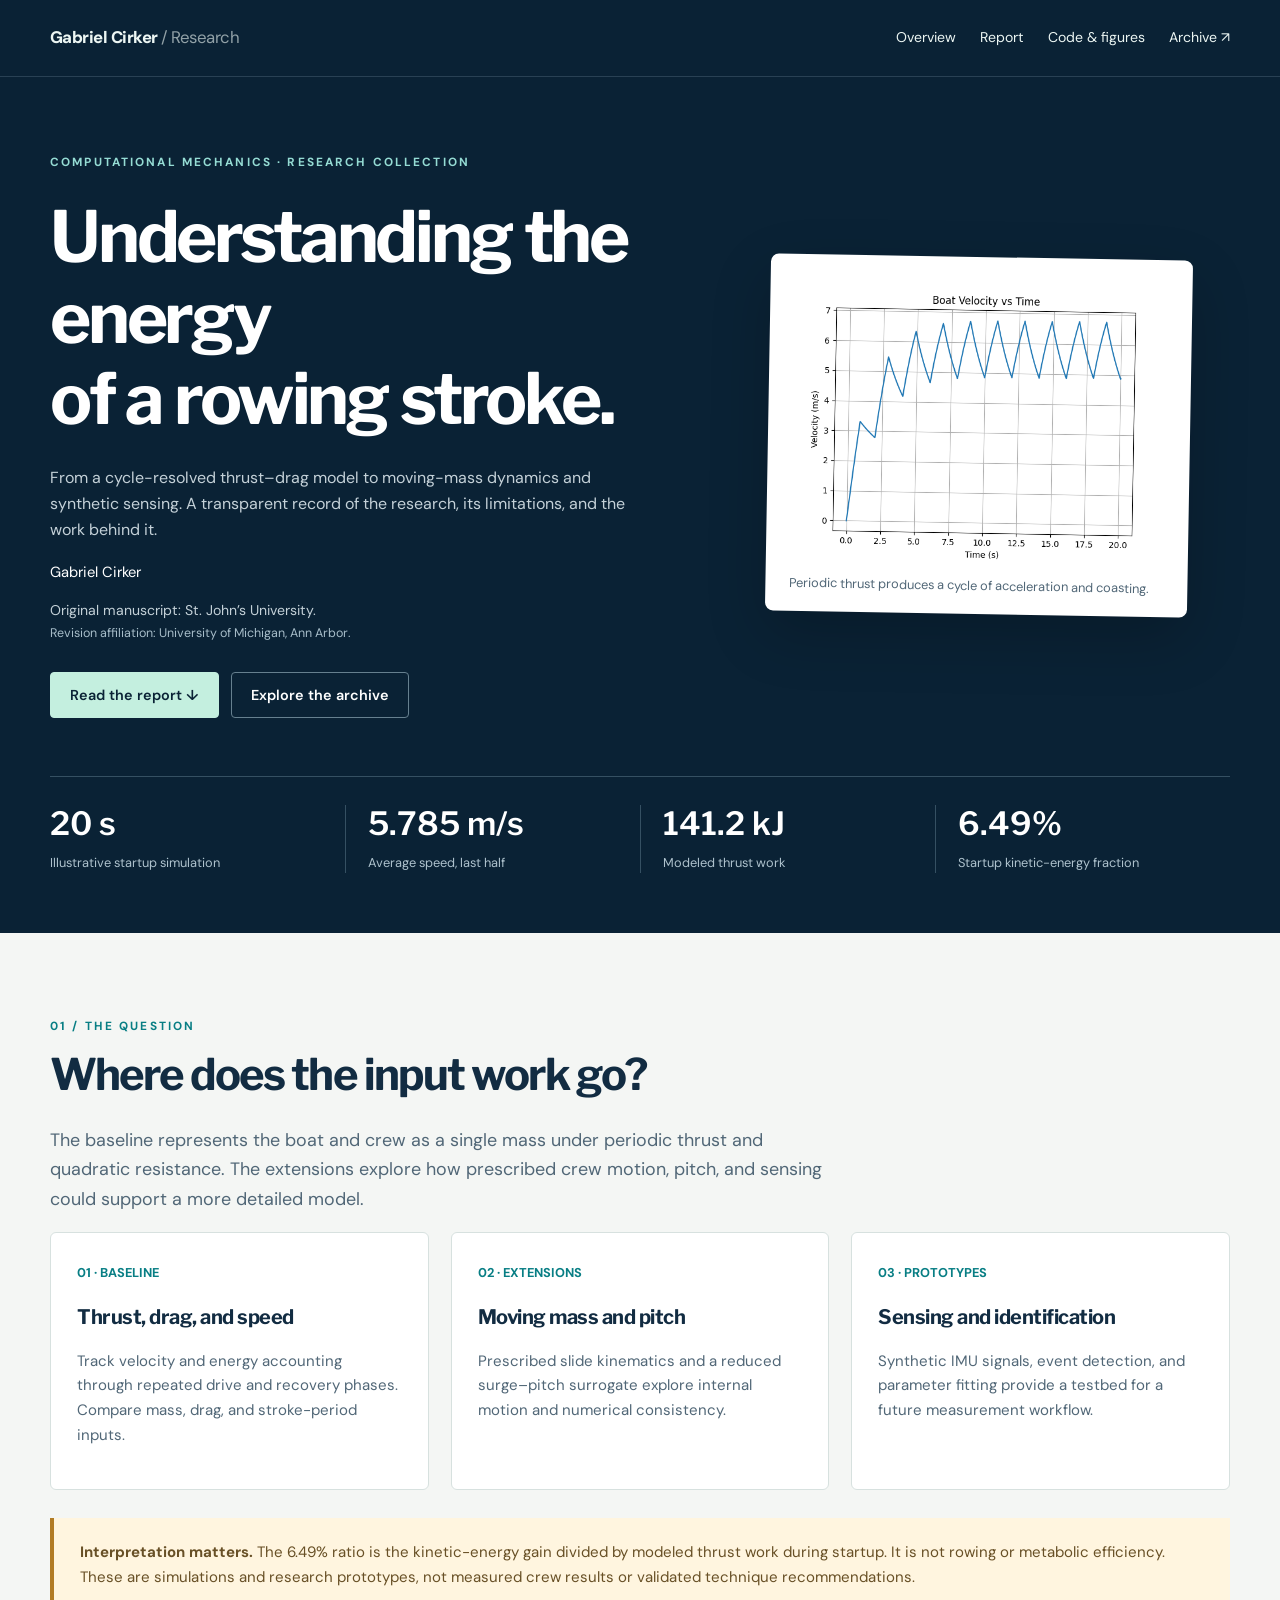
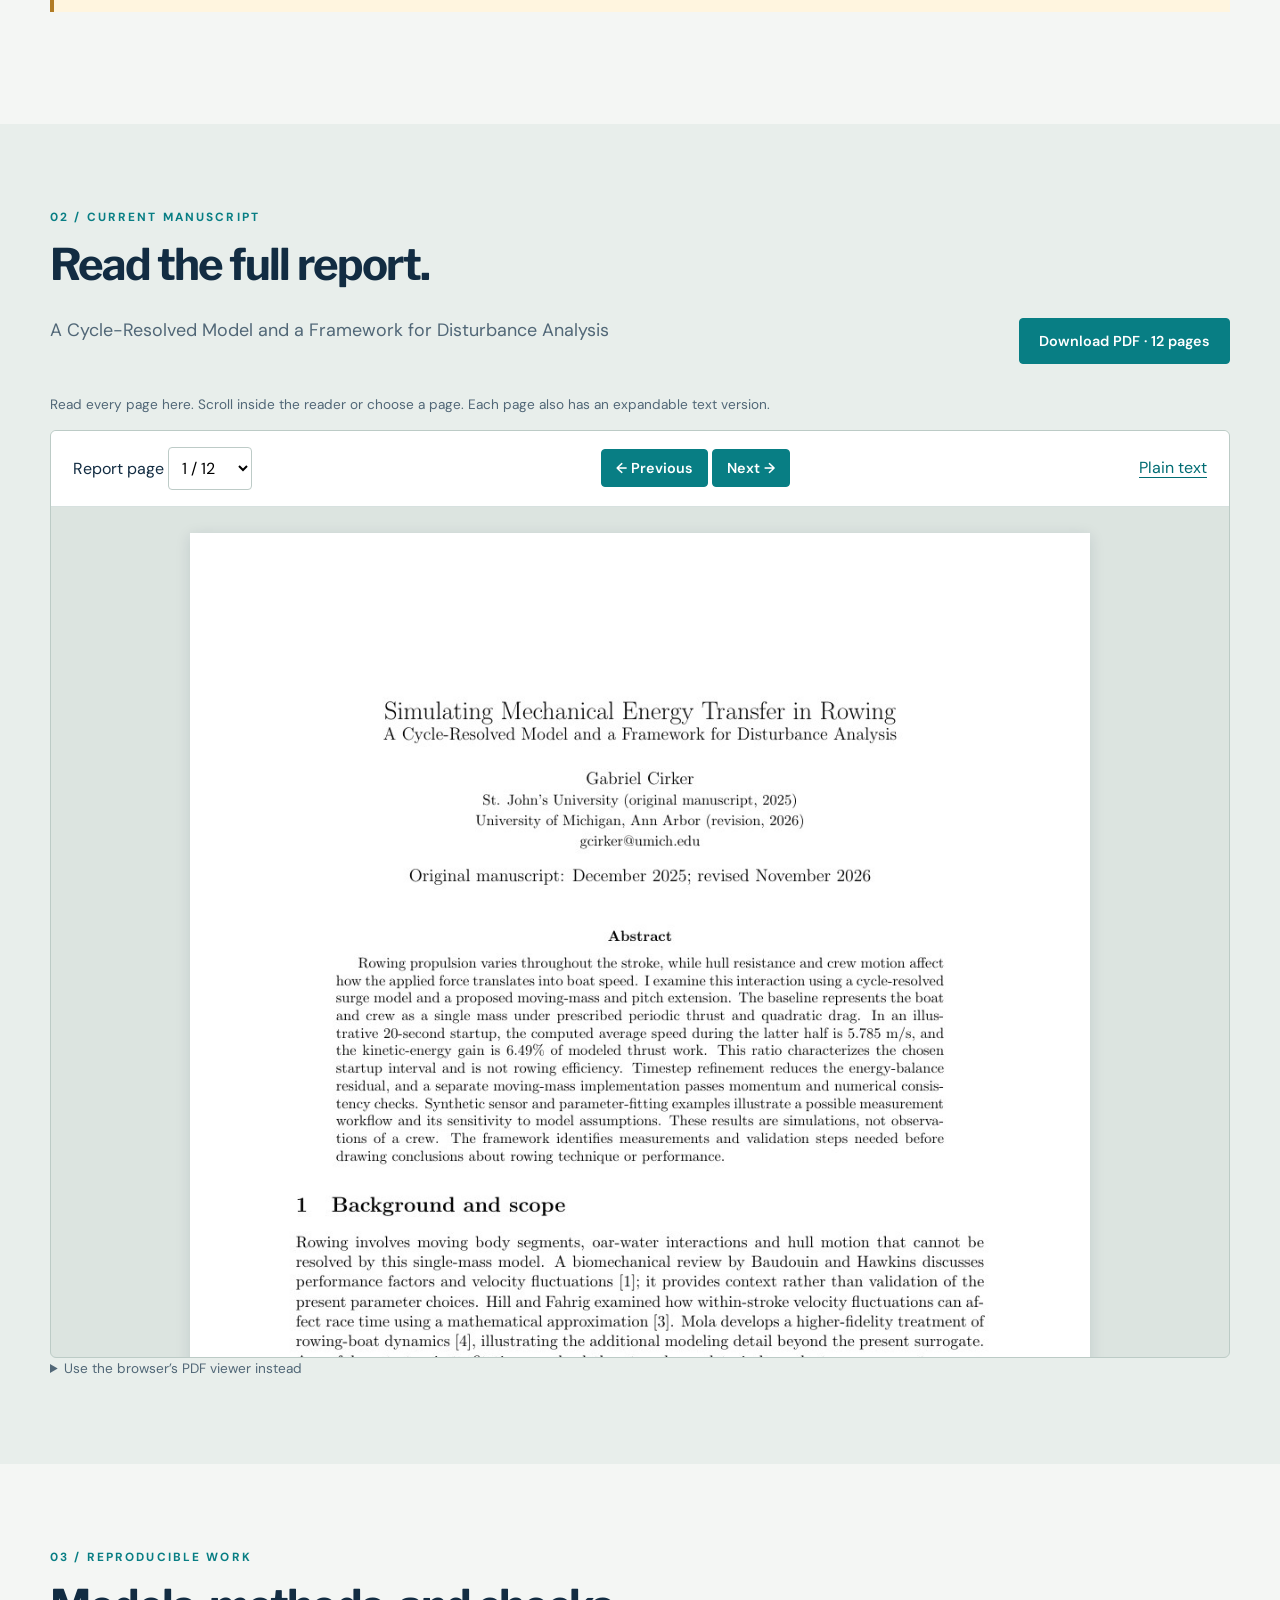
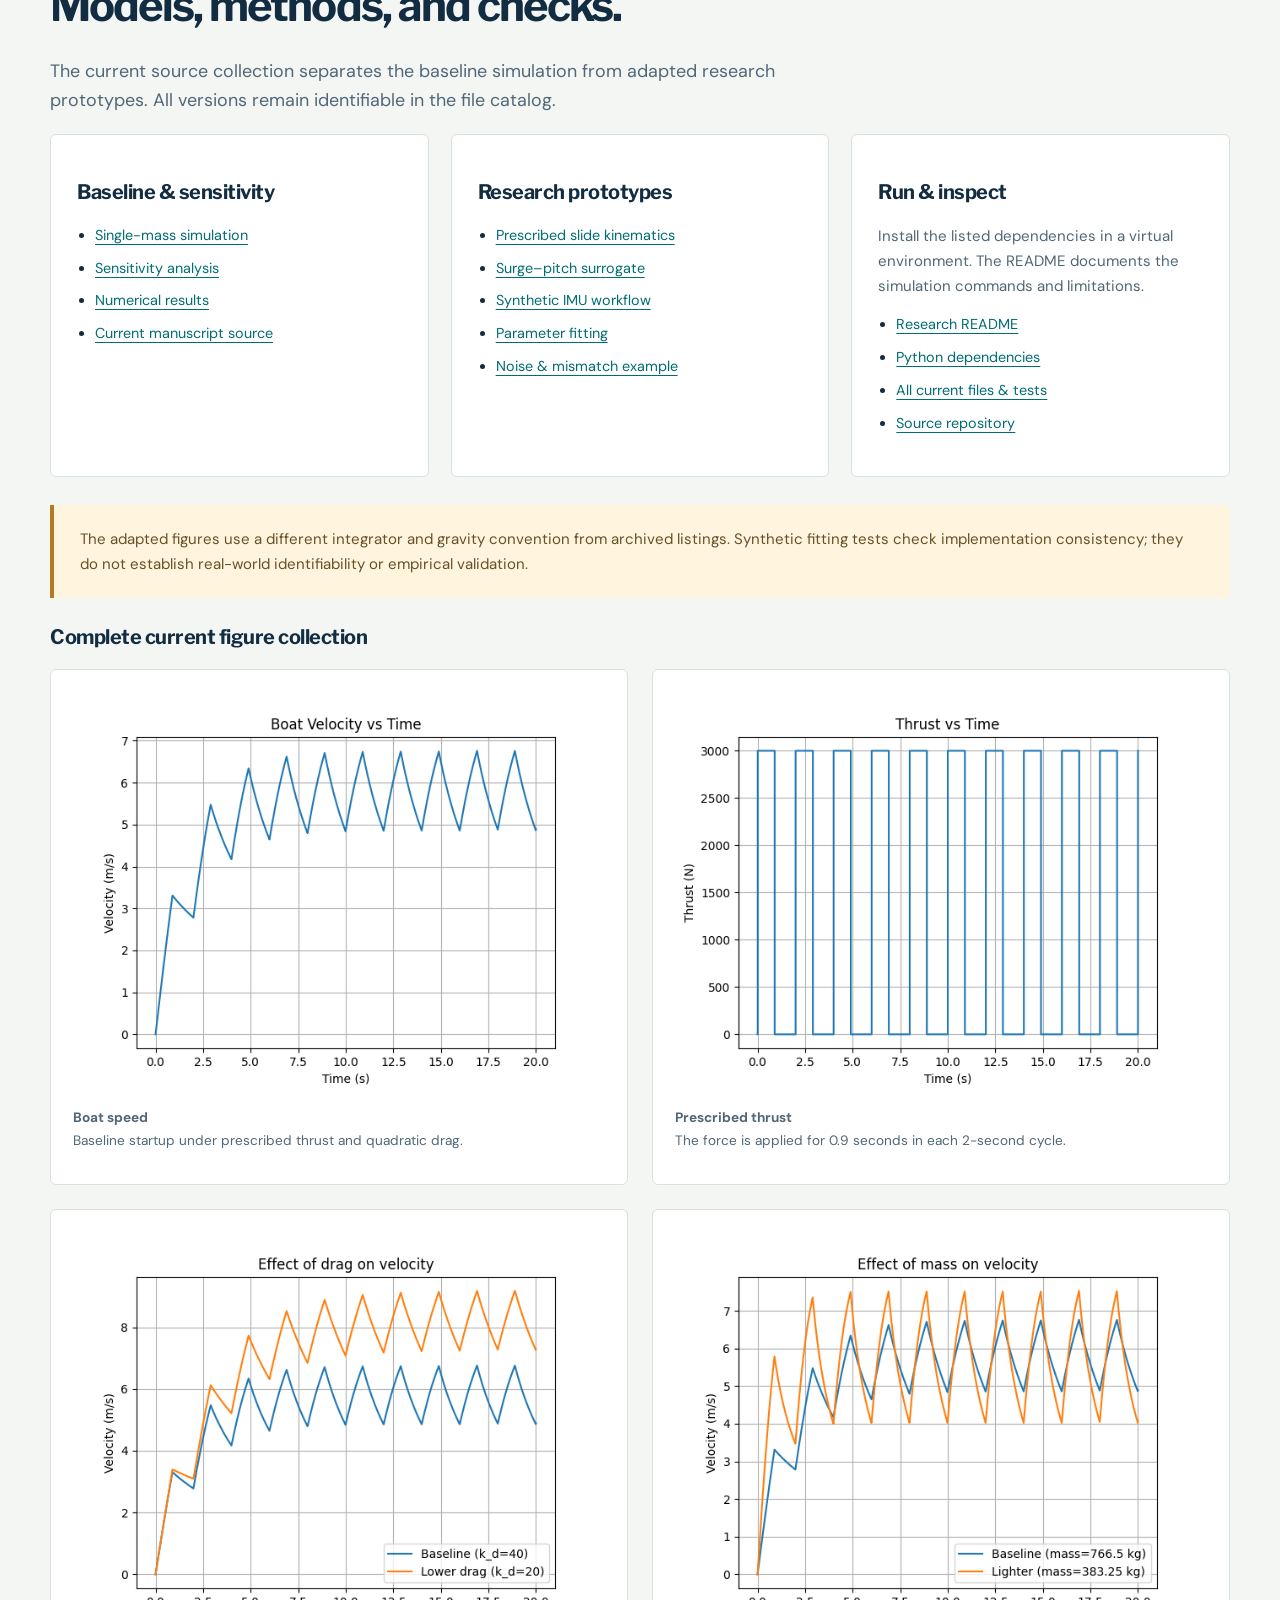
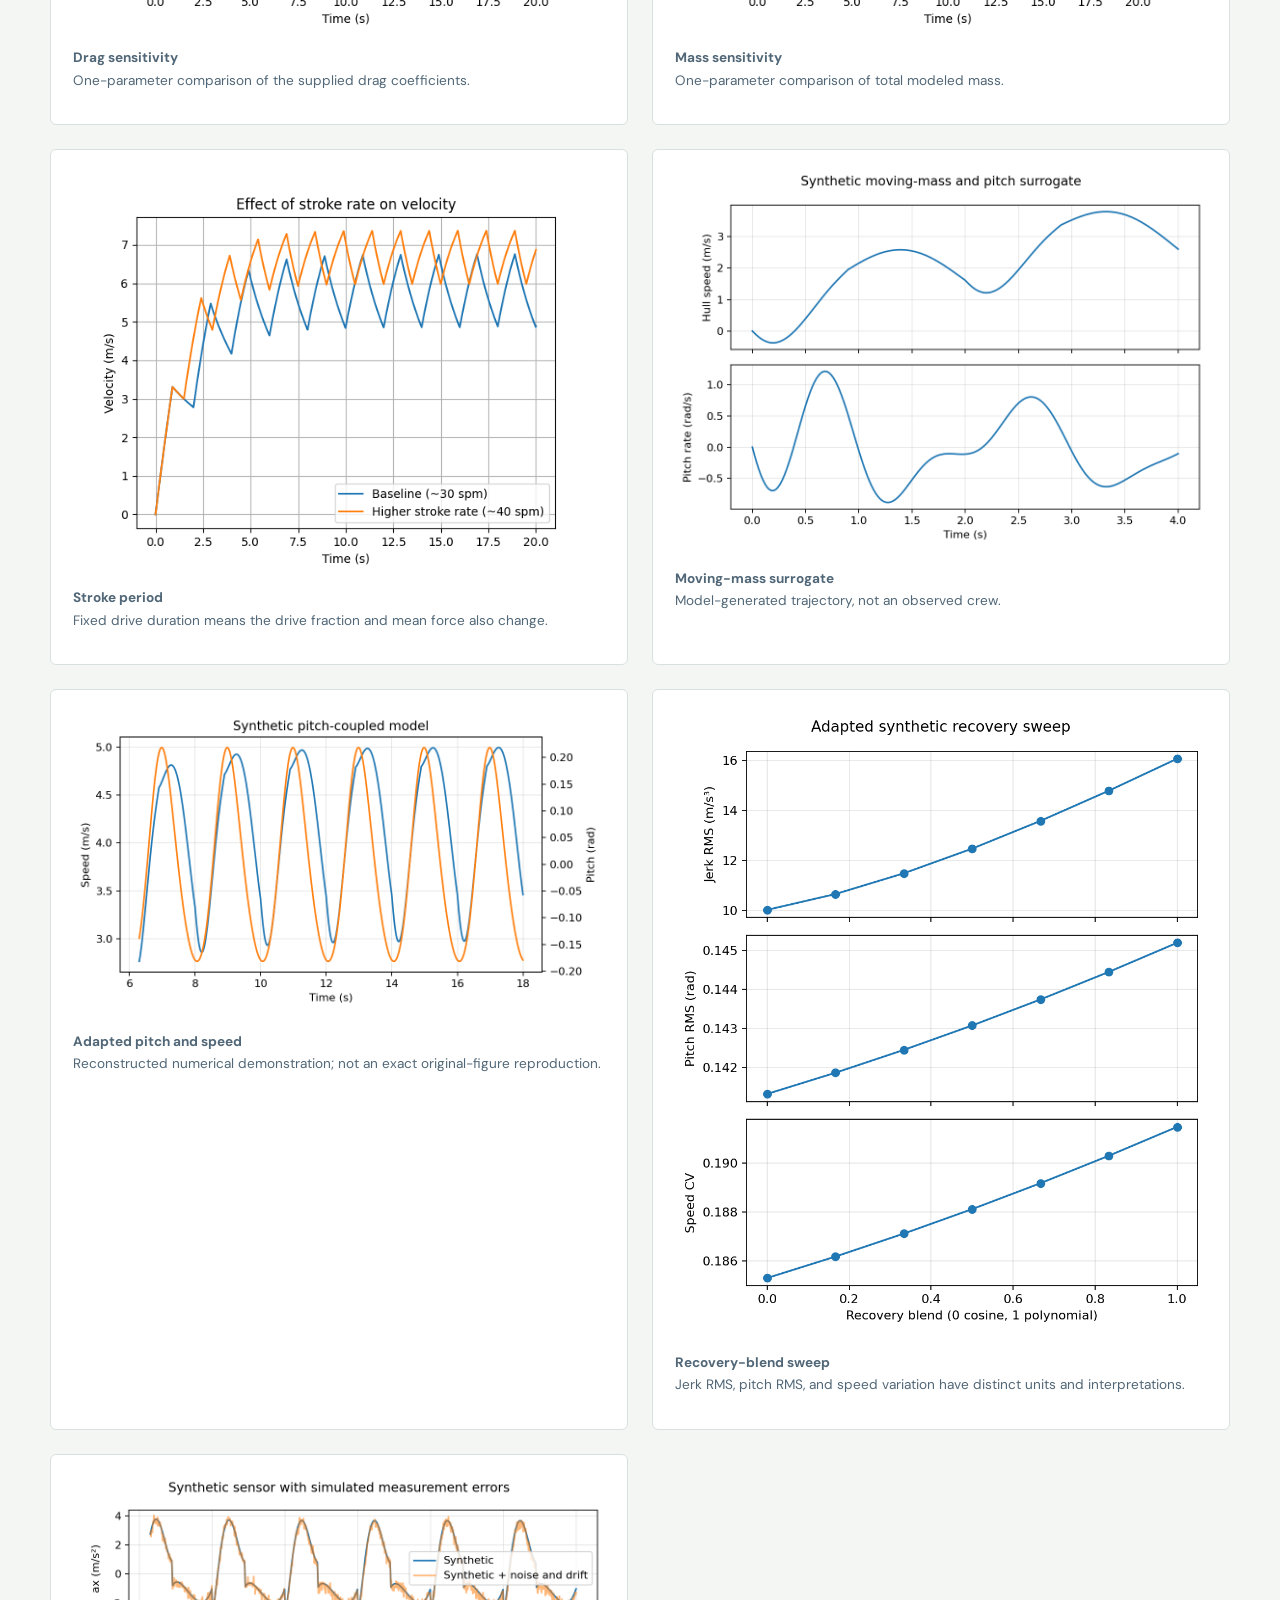
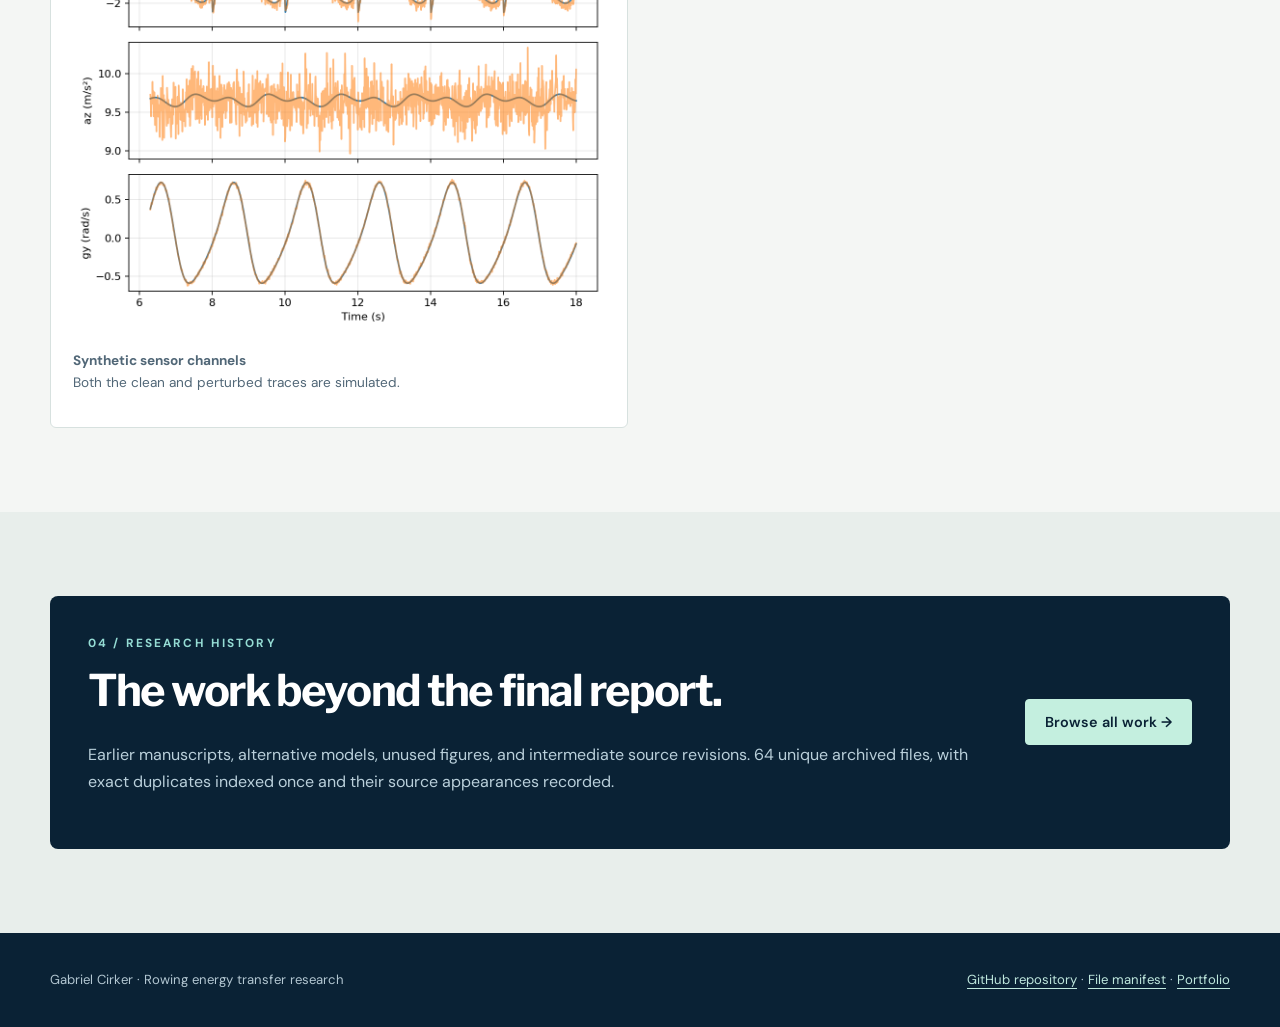
==== commit 722c8fd6: "Remove decorative presentation dates while preserving research history" ====
--- a/docs/index.html
+++ b/docs/index.html
@@ -1,6 +1,6 @@
-<!doctype html><html lang="en"><head><meta charset="utf-8"><meta name="viewport" content="width=device-width,initial-scale=1"><meta name="description" content="Gabriel Cirker’s rowing energy-transfer research: current report, reproducible models, synthetic demonstrations, and a versioned research archive."><title>Rowing Energy Transfer | Gabriel Cirker</title><link rel="stylesheet" href="assets/style.css"></head><body><a class="skip" href="#main">Skip to content</a><header><div class="wrap"><a class="brand" href="index.html">Gabriel Cirker <span>/ Research</span></a><nav aria-label="Main navigation"><a href="index.html#overview">Overview</a><a href="index.html#report">Report</a><a href="index.html#work">Code &amp; figures</a><a href="archive.html">Archive ↗</a></nav></div></header><main id="main"><section class="hero"><div class="wrap"><div class="hero-grid"><div><div class="eyebrow">Computational mechanics · Research collection</div><h1>Understanding the energy<br>of a rowing stroke.</h1><p>From a cycle-resolved thrust–drag model to moving-mass dynamics and synthetic sensing. A transparent record of the research, its limitations, and the work behind it.</p><p class="author">Gabriel Cirker · Revised November 2026</p><p class="affiliation">Original manuscript: St. John’s University (2025).<br><small>Revision affiliation: University of Michigan, Ann Arbor (2026).</small></p><div class="actions"><a class="button light" href="#report">Read the report ↓</a><a class="button ghost" href="archive.html">Explore the archive</a></div></div><figure class="hero-chart"><img src="work/figures/speed_plot.png" alt="Baseline simulated boat velocity over the 20-second startup"><figcaption>Periodic thrust produces a cycle of acceleration and coasting.</figcaption></figure></div><div class="stats"><div class="stat"><strong>20 s</strong><span>Illustrative startup simulation</span></div><div class="stat"><strong>5.785 m/s</strong><span>Average speed, last half</span></div><div class="stat"><strong>141.2 kJ</strong><span>Modeled thrust work</span></div><div class="stat"><strong>6.49%</strong><span>Startup kinetic-energy fraction</span></div></div></div></section>
+<!doctype html><html lang="en"><head><meta charset="utf-8"><meta name="viewport" content="width=device-width,initial-scale=1"><meta name="description" content="Gabriel Cirker’s rowing energy-transfer research: current report, reproducible models, synthetic demonstrations, and a versioned research archive."><title>Rowing Energy Transfer | Gabriel Cirker</title><link rel="stylesheet" href="assets/style.css"></head><body><a class="skip" href="#main">Skip to content</a><header><div class="wrap"><a class="brand" href="index.html">Gabriel Cirker <span>/ Research</span></a><nav aria-label="Main navigation"><a href="index.html#overview">Overview</a><a href="index.html#report">Report</a><a href="index.html#work">Code &amp; figures</a><a href="archive.html">Archive ↗</a></nav></div></header><main id="main"><section class="hero"><div class="wrap"><div class="hero-grid"><div><div class="eyebrow">Computational mechanics · Research collection</div><h1>Understanding the energy<br>of a rowing stroke.</h1><p>From a cycle-resolved thrust–drag model to moving-mass dynamics and synthetic sensing. A transparent record of the research, its limitations, and the work behind it.</p><p class="author">Gabriel Cirker</p><p class="affiliation">Original manuscript: St. John’s University.<br><small>Revision affiliation: University of Michigan, Ann Arbor.</small></p><div class="actions"><a class="button light" href="#report">Read the report ↓</a><a class="button ghost" href="archive.html">Explore the archive</a></div></div><figure class="hero-chart"><img src="work/figures/speed_plot.png" alt="Baseline simulated boat velocity over the 20-second startup"><figcaption>Periodic thrust produces a cycle of acceleration and coasting.</figcaption></figure></div><div class="stats"><div class="stat"><strong>20 s</strong><span>Illustrative startup simulation</span></div><div class="stat"><strong>5.785 m/s</strong><span>Average speed, last half</span></div><div class="stat"><strong>141.2 kJ</strong><span>Modeled thrust work</span></div><div class="stat"><strong>6.49%</strong><span>Startup kinetic-energy fraction</span></div></div></div></section>
 <section id="overview"><div class="wrap"><div class="eyebrow">01 / The question</div><h2>Where does the input work go?</h2><p class="intro">The baseline represents the boat and crew as a single mass under periodic thrust and quadratic resistance. The extensions explore how prescribed crew motion, pitch, and sensing could support a more detailed model.</p><div class="grid"><article class="card"><span class="number">01 · BASELINE</span><h3>Thrust, drag, and speed</h3><p>Track velocity and energy accounting through repeated drive and recovery phases. Compare mass, drag, and stroke-period inputs.</p></article><article class="card"><span class="number">02 · EXTENSIONS</span><h3>Moving mass and pitch</h3><p>Prescribed slide kinematics and a reduced surge–pitch surrogate explore internal motion and numerical consistency.</p></article><article class="card"><span class="number">03 · PROTOTYPES</span><h3>Sensing and identification</h3><p>Synthetic IMU signals, event detection, and parameter fitting provide a testbed for a future measurement workflow.</p></article></div><aside class="note"><strong>Interpretation matters.</strong> The 6.49% ratio is the kinetic-energy gain divided by modeled thrust work during startup. It is not rowing or metabolic efficiency. These are simulations and research prototypes, not measured crew results or validated technique recommendations.</aside></div></section>
-<section id="report" class="soft"><div class="wrap"><div class="section-top"><div><div class="eyebrow">02 / Current manuscript</div><h2>Read the full report.</h2><p class="intro">A Cycle-Resolved Model and a Framework for Disturbance Analysis</p></div><a class="button" href="report/rowing-report.pdf" download>Download PDF · 12 pages</a></div><p class="reader-help">Read every page here. Scroll inside the reader or choose a page. Each page also has an expandable text version.</p><div class="reader"><div class="reader-bar"><label for="page-select">Report page <select id="page-select"><option value="1">1 / 12</option><option value="2">2 / 12</option><option value="3">3 / 12</option><option value="4">4 / 12</option><option value="5">5 / 12</option><option value="6">6 / 12</option><option value="7">7 / 12</option><option value="8">8 / 12</option><option value="9">9 / 12</option><option value="10">10 / 12</option><option value="11">11 / 12</option><option value="12">12 / 12</option></select></label><div><button id="prev-page" type="button">← Previous</button> <button id="next-page" type="button">Next →</button></div><a href="report/report.txt">Plain text</a></div><div class="reader-pages" id="reader-pages" tabindex="0" aria-label="Scrollable full report"><figure class="page" id="page-1"><img src="report/pages/page-01.jpg" width="1010" height="1307" loading="lazy" alt="Rowing research report, page 1 of 12"><figcaption>Page 1 of 12 · November 2026 revision</figcaption><details><summary>Read page text</summary><pre>Simulating Mechanical Energy Transfer in Rowing
+<section id="report" class="soft"><div class="wrap"><div class="section-top"><div><div class="eyebrow">02 / Current manuscript</div><h2>Read the full report.</h2><p class="intro">A Cycle-Resolved Model and a Framework for Disturbance Analysis</p></div><a class="button" href="report/rowing-report.pdf" download>Download PDF · 12 pages</a></div><p class="reader-help">Read every page here. Scroll inside the reader or choose a page. Each page also has an expandable text version.</p><div class="reader"><div class="reader-bar"><label for="page-select">Report page <select id="page-select"><option value="1">1 / 12</option><option value="2">2 / 12</option><option value="3">3 / 12</option><option value="4">4 / 12</option><option value="5">5 / 12</option><option value="6">6 / 12</option><option value="7">7 / 12</option><option value="8">8 / 12</option><option value="9">9 / 12</option><option value="10">10 / 12</option><option value="11">11 / 12</option><option value="12">12 / 12</option></select></label><div><button id="prev-page" type="button">← Previous</button> <button id="next-page" type="button">Next →</button></div><a href="report/report.txt">Plain text</a></div><div class="reader-pages" id="reader-pages" tabindex="0" aria-label="Scrollable full report"><figure class="page" id="page-1"><img src="report/pages/page-01.jpg" width="1010" height="1307" loading="lazy" alt="Rowing research report, page 1 of 12"><figcaption>Page 1 of 12</figcaption><details><summary>Read page text</summary><pre>Simulating Mechanical Energy Transfer in Rowing
 A Cycle-Resolved Model and a Framework for Disturbance Analysis
 Gabriel Cirker
 St. John’s University (original manuscript, 2025)
@@ -40,7 +40,7 @@
 dt = F(t) −kv2.
 (1)
 1
-</pre></details></figure><figure class="page" id="page-2"><img src="report/pages/page-02.jpg" width="1010" height="1307" loading="lazy" alt="Rowing research report, page 2 of 12"><figcaption>Page 2 of 12 · November 2026 revision</figcaption><details><summary>Read page text</summary><pre>For the baseline, m = 766.5 kg, k = 40 kg/m, and the prescribed thrust is 3000 N for 0.9 seconds in
+</pre></details></figure><figure class="page" id="page-2"><img src="report/pages/page-02.jpg" width="1010" height="1307" loading="lazy" alt="Rowing research report, page 2 of 12"><figcaption>Page 2 of 12</figcaption><details><summary>Read page text</summary><pre>For the baseline, m = 766.5 kg, k = 40 kg/m, and the prescribed thrust is 3000 N for 0.9 seconds in
 each 2-second cycle, followed by zero thrust. The boat starts from rest. These values are illustrative
 model inputs, not measurements from a crew.
 The model calculates thrust work W =
@@ -98,7 +98,7 @@
 average speed over the latter half is 5.785 m/s and the maximum is 6.759 m/s. Thrust work is
 approximately 141.2 kJ, drag work 132.3 kJ and kinetic energy gain 9.17 kJ. The gain is 6.49%
 2
-</pre></details></figure><figure class="page" id="page-3"><img src="report/pages/page-03.jpg" width="1010" height="1307" loading="lazy" alt="Rowing research report, page 3 of 12"><figcaption>Page 3 of 12 · November 2026 revision</figcaption><details><summary>Read page text</summary><pre>of thrust work. The difference of about −316 J in W −D −∆K is a numerical residual from the
+</pre></details></figure><figure class="page" id="page-3"><img src="report/pages/page-03.jpg" width="1010" height="1307" loading="lazy" alt="Rowing research report, page 3 of 12"><figcaption>Page 3 of 12</figcaption><details><summary>Read page text</summary><pre>of thrust work. The difference of about −316 J in W −D −∆K is a numerical residual from the
 discrete scheme.
 At a 0.005-second step the residual is about −158 J; at 0.001 seconds it is about −31 J. The
 corresponding latter-half average speeds are 5.782 and 5.781 m/s. This convergence check addresses
@@ -121,7 +121,7 @@
 average. The 20-second averages do not prove that a periodic steady state has been reached. Lower
 drag changes the relationship between thrust, speed and work, so it is not a comparison at equal
 3
-</pre></details></figure><figure class="page" id="page-4"><img src="report/pages/page-04.jpg" width="1010" height="1307" loading="lazy" alt="Rowing research report, page 4 of 12"><figcaption>Page 4 of 12 · November 2026 revision</figcaption><details><summary>Read page text</summary><pre>mechanical power.
+</pre></details></figure><figure class="page" id="page-4"><img src="report/pages/page-04.jpg" width="1010" height="1307" loading="lazy" alt="Rowing research report, page 4 of 12"><figcaption>Page 4 of 12</figcaption><details><summary>Read page text</summary><pre>mechanical power.
 The higher-rate case uses a longer fraction of each cycle for the drive and
 therefore changes more than stroke frequency.
 Figure 2: Velocity for baseline and lower drag.
@@ -148,7 +148,7 @@
 continuous at the drive–recovery boundary, but acceleration may jump there. This component
 alone does not reproduce the original multibody or IMU figures.
 4
-</pre></details></figure><figure class="page" id="page-5"><img src="report/pages/page-05.jpg" width="1010" height="1307" loading="lazy" alt="Rowing research report, page 5 of 12"><figcaption>Page 5 of 12 · November 2026 revision</figcaption><details><summary>Read page text</summary><pre>Figure 3: Velocity for baseline and lower mass.
+</pre></details></figure><figure class="page" id="page-5"><img src="report/pages/page-05.jpg" width="1010" height="1307" loading="lazy" alt="Rowing research report, page 5 of 12"><figcaption>Page 5 of 12</figcaption><details><summary>Read page text</summary><pre>Figure 3: Velocity for baseline and lower mass.
 4.1
 Pitch and disturbance resistance: a proposed surrogate
 A possible extension represents pitch θ with effective inertia, damping, and restoring stiffness:
@@ -179,7 +179,7 @@
 race performance: changing technique may alter propulsion, crew motion, and other losses. The
 model makes the energetic assumption explicit rather than providing a coaching prescription.
 5
-</pre></details></figure><figure class="page" id="page-6"><img src="report/pages/page-06.jpg" width="1010" height="1307" loading="lazy" alt="Rowing research report, page 6 of 12"><figcaption>Page 6 of 12 · November 2026 revision</figcaption><details><summary>Read page text</summary><pre>Figure 4: Velocity for two cycle periods with fixed drive duration.
+</pre></details></figure><figure class="page" id="page-6"><img src="report/pages/page-06.jpg" width="1010" height="1307" loading="lazy" alt="Rowing research report, page 6 of 12"><figcaption>Page 6 of 12</figcaption><details><summary>Read page text</summary><pre>Figure 4: Velocity for two cycle periods with fixed drive duration.
 4.3
 Extended model and uncertainty
 The moving-mass formulation separates the speed of the hull from the speed of the total center of
@@ -209,7 +209,7 @@
 mismatch between the earlier synthetic generator and its filter; this is a convention choice, not
 validation of the sensor model.
 6
-</pre></details></figure><figure class="page" id="page-7"><img src="report/pages/page-07.jpg" width="1010" height="1307" loading="lazy" alt="Rowing research report, page 7 of 12"><figcaption>Page 7 of 12 · November 2026 revision</figcaption><details><summary>Read page text</summary><pre>Figure 5: Prescribed thrust profile.
+</pre></details></figure><figure class="page" id="page-7"><img src="report/pages/page-07.jpg" width="1010" height="1307" loading="lazy" alt="Rowing research report, page 7 of 12"><figcaption>Page 7 of 12</figcaption><details><summary>Read page text</summary><pre>Figure 5: Prescribed thrust profile.
 5
 Measurement and system identification
 To connect the model to measurements, a future protocol could synchronize a hull-mounted inertial
@@ -239,7 +239,7 @@
 negative gravity sign while its preprocessing equations assume positive vertical gravity at rest. The
 reconstructed synthetic sensor adopts the filter’s positive vertical gravity at rest; a stationary test
 7
-</pre></details></figure><figure class="page" id="page-8"><img src="report/pages/page-08.jpg" width="1010" height="1307" loading="lazy" alt="Rowing research report, page 8 of 12"><figcaption>Page 8 of 12 · November 2026 revision</figcaption><details><summary>Read page text</summary><pre>checks this convention. Its small-angle planar acceleration approximation is not a validated full
+</pre></details></figure><figure class="page" id="page-8"><img src="report/pages/page-08.jpg" width="1010" height="1307" loading="lazy" alt="Rowing research report, page 8 of 12"><figcaption>Page 8 of 12</figcaption><details><summary>Read page text</summary><pre>checks this convention. Its small-angle planar acceleration approximation is not a validated full
 inertial sensor model.
 A reconstructed acceleration-magnitude peak detector was checked on regularly spaced synthetic
 pulses; its peaks are candidate events, not validated catch labels. A separate least-squares prototype
@@ -271,7 +271,7 @@
 Figure 6: Synthetic trajectory from the reconstructed moving-mass and pitch surrogate, using
 illustrative manuscript parameters.
 8
-</pre></details></figure><figure class="page" id="page-9"><img src="report/pages/page-09.jpg" width="1010" height="1307" loading="lazy" alt="Rowing research report, page 9 of 12"><figcaption>Page 9 of 12 · November 2026 revision</figcaption><details><summary>Read page text</summary><pre>5.2
+</pre></details></figure><figure class="page" id="page-9"><img src="report/pages/page-09.jpg" width="1010" height="1307" loading="lazy" alt="Rowing research report, page 9 of 12"><figcaption>Page 9 of 12</figcaption><details><summary>Read page text</summary><pre>5.2
 Synthetic sensitivity and implementation checks
 The recovery-blend calculation varies the relative contribution of cosine and fifth-order polynomial
 recovery trajectories.
@@ -294,7 +294,7 @@
 dering. An informative cohort comparison would require a fixed reference scale, explicit definitions,
 uncertainty and independent validation.
 9
-</pre></details></figure><figure class="page" id="page-10"><img src="report/pages/page-10.jpg" width="1010" height="1307" loading="lazy" alt="Rowing research report, page 10 of 12"><figcaption>Page 10 of 12 · November 2026 revision</figcaption><details><summary>Read page text</summary><pre>Figure 8: Simulated sensor channels with added synthetic measurement errors.
+</pre></details></figure><figure class="page" id="page-10"><img src="report/pages/page-10.jpg" width="1010" height="1307" loading="lazy" alt="Rowing research report, page 10 of 12"><figcaption>Page 10 of 12</figcaption><details><summary>Read page text</summary><pre>Figure 8: Simulated sensor channels with added synthetic measurement errors.
 6
 Reproducibility and validation plan
 The accompanying scripts separate the original single-mass baseline, reconstructed slide and multi-
@@ -320,7 +320,7 @@
 The
 numerical and synthetic checks support the implementation under the stated assumptions; they do
 10
-</pre></details></figure><figure class="page" id="page-11"><img src="report/pages/page-11.jpg" width="1010" height="1307" loading="lazy" alt="Rowing research report, page 11 of 12"><figcaption>Page 11 of 12 · November 2026 revision</figcaption><details><summary>Read page text</summary><pre>not demonstrate a real-world efficiency gain. Future work should obtain synchronized force, speed,
+</pre></details></figure><figure class="page" id="page-11"><img src="report/pages/page-11.jpg" width="1010" height="1307" loading="lazy" alt="Rowing research report, page 11 of 12"><figcaption>Page 11 of 12</figcaption><details><summary>Read page text</summary><pre>not demonstrate a real-world efficiency gain. Future work should obtain synchronized force, speed,
 and inertial data, test sensitivity and identifiability, and evaluate predictions on held-out sessions.
 A
 Model parameters and definitions
@@ -379,7 +379,7 @@
 and drift. This setup can check whether an analysis pipeline behaves consistently with its own
 assumptions, but it cannot estimate sensor accuracy, environmental variability, or physiological
 11
-</pre></details></figure><figure class="page" id="page-12"><img src="report/pages/page-12.jpg" width="1010" height="1307" loading="lazy" alt="Rowing research report, page 12 of 12"><figcaption>Page 12 of 12 · November 2026 revision</figcaption><details><summary>Read page text</summary><pre>effects. In particular, the small-angle filter assumes its acceleration input provides information
+</pre></details></figure><figure class="page" id="page-12"><img src="report/pages/page-12.jpg" width="1010" height="1307" loading="lazy" alt="Rowing research report, page 12 of 12"><figcaption>Page 12 of 12</figcaption><details><summary>Read page text</summary><pre>effects. In particular, the small-angle filter assumes its acceleration input provides information
 about gravity, an assumption that may fail during strong linear acceleration.
 The fitting example estimates two surrogate coefficients while holding other inputs fixed. A
 noiseless fit to data from the same model is an implementation check with a favorable model match.
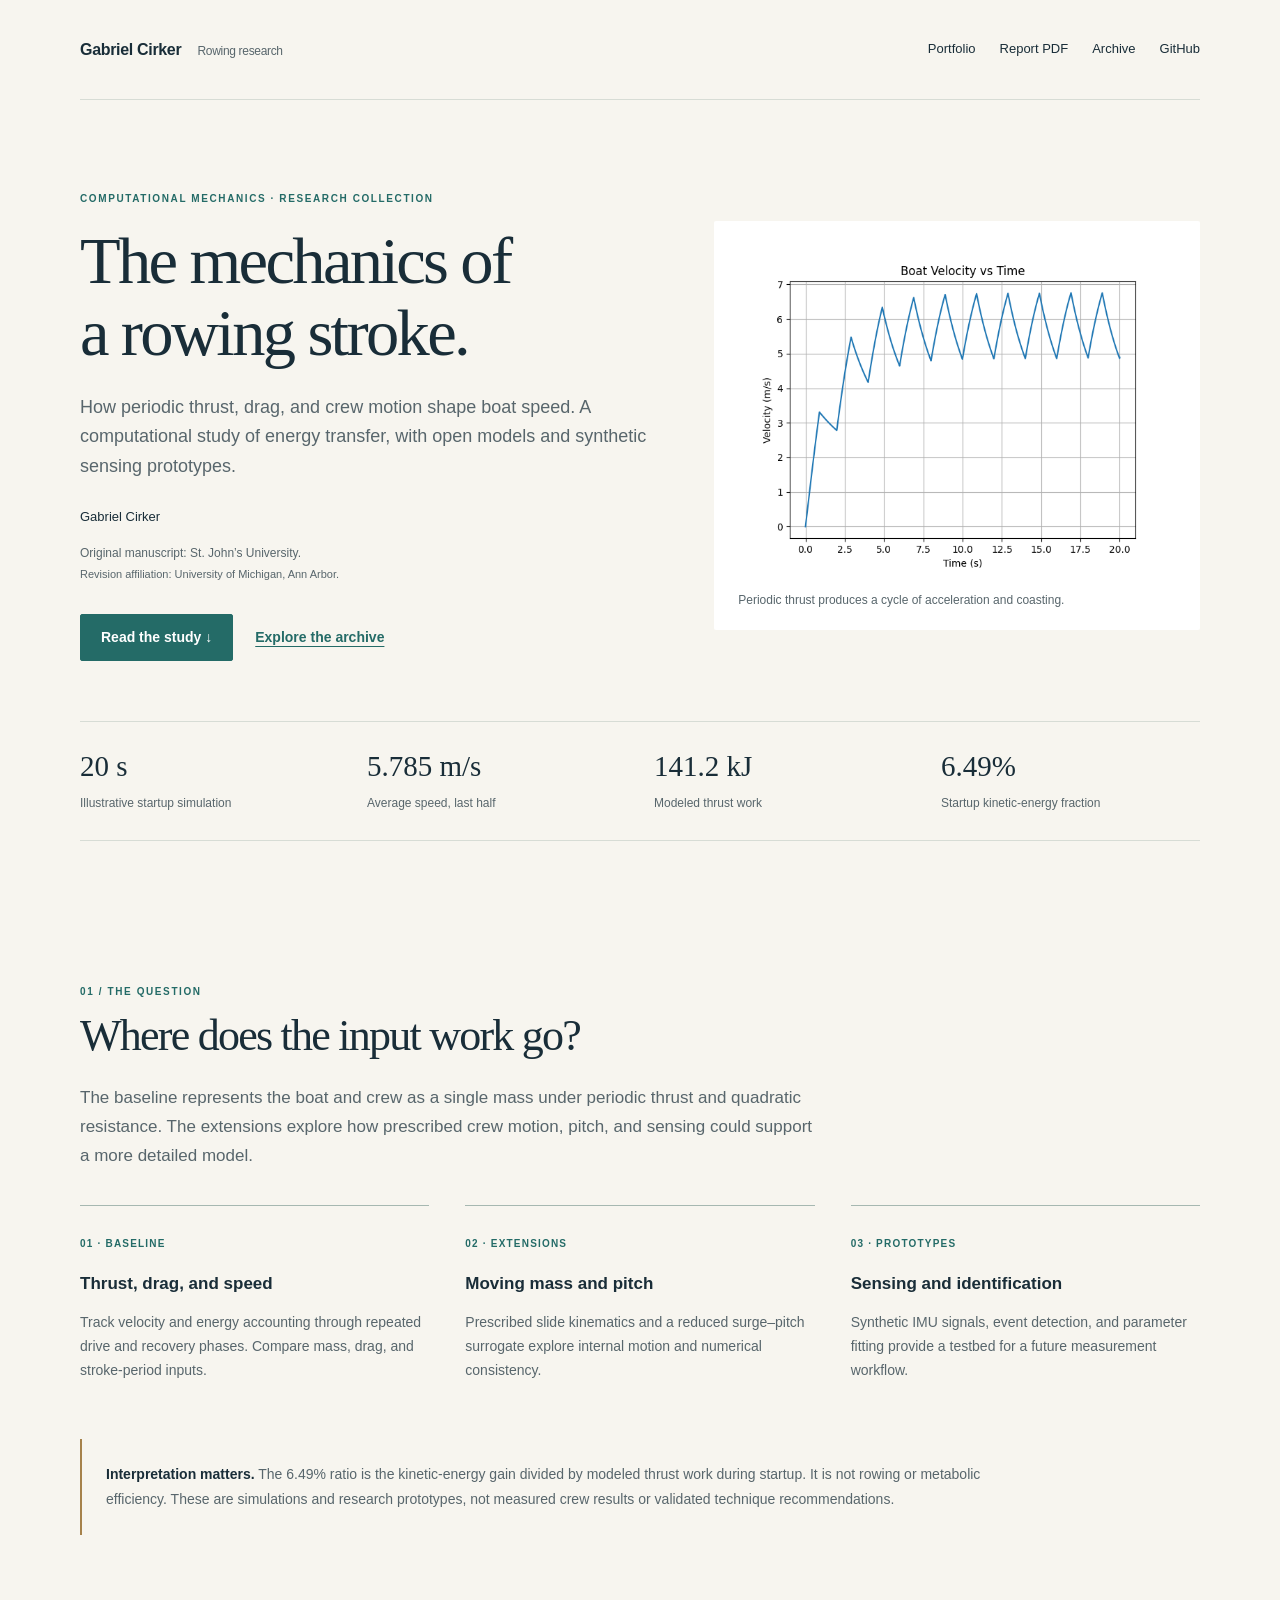
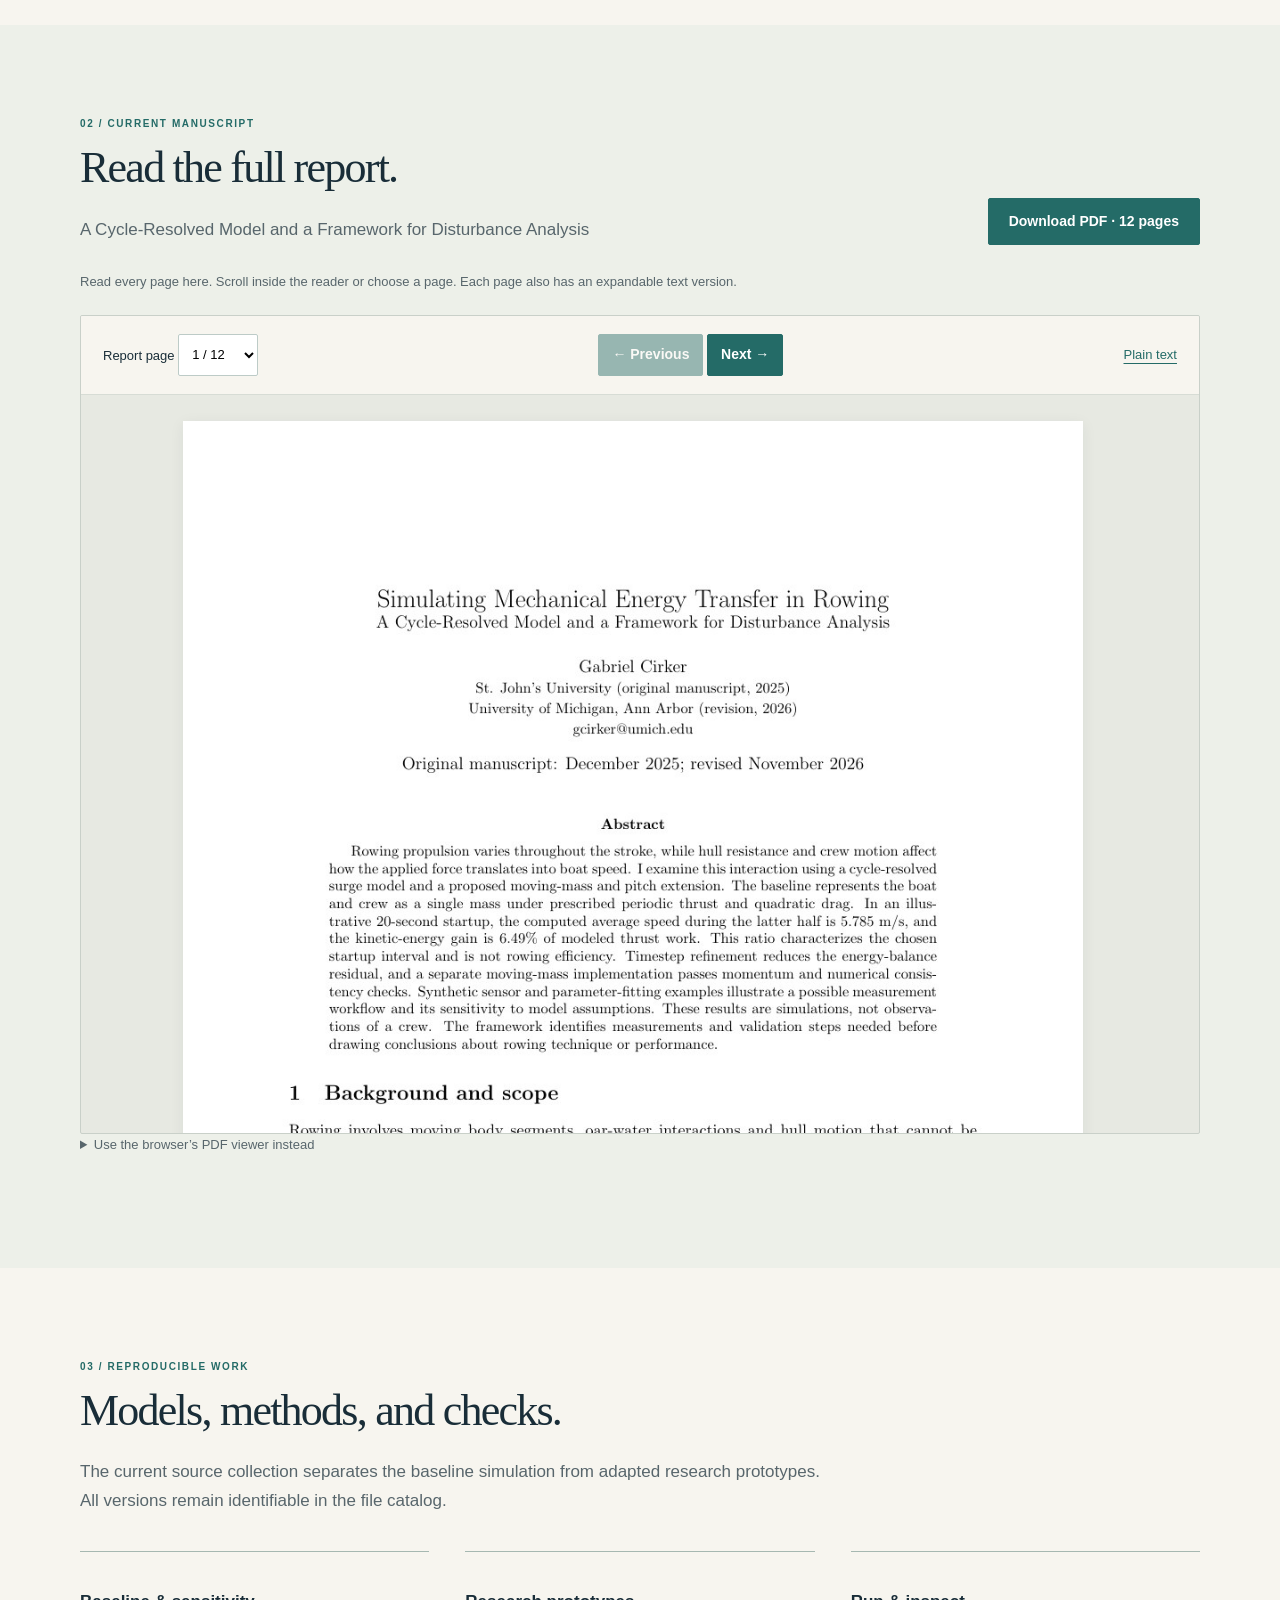
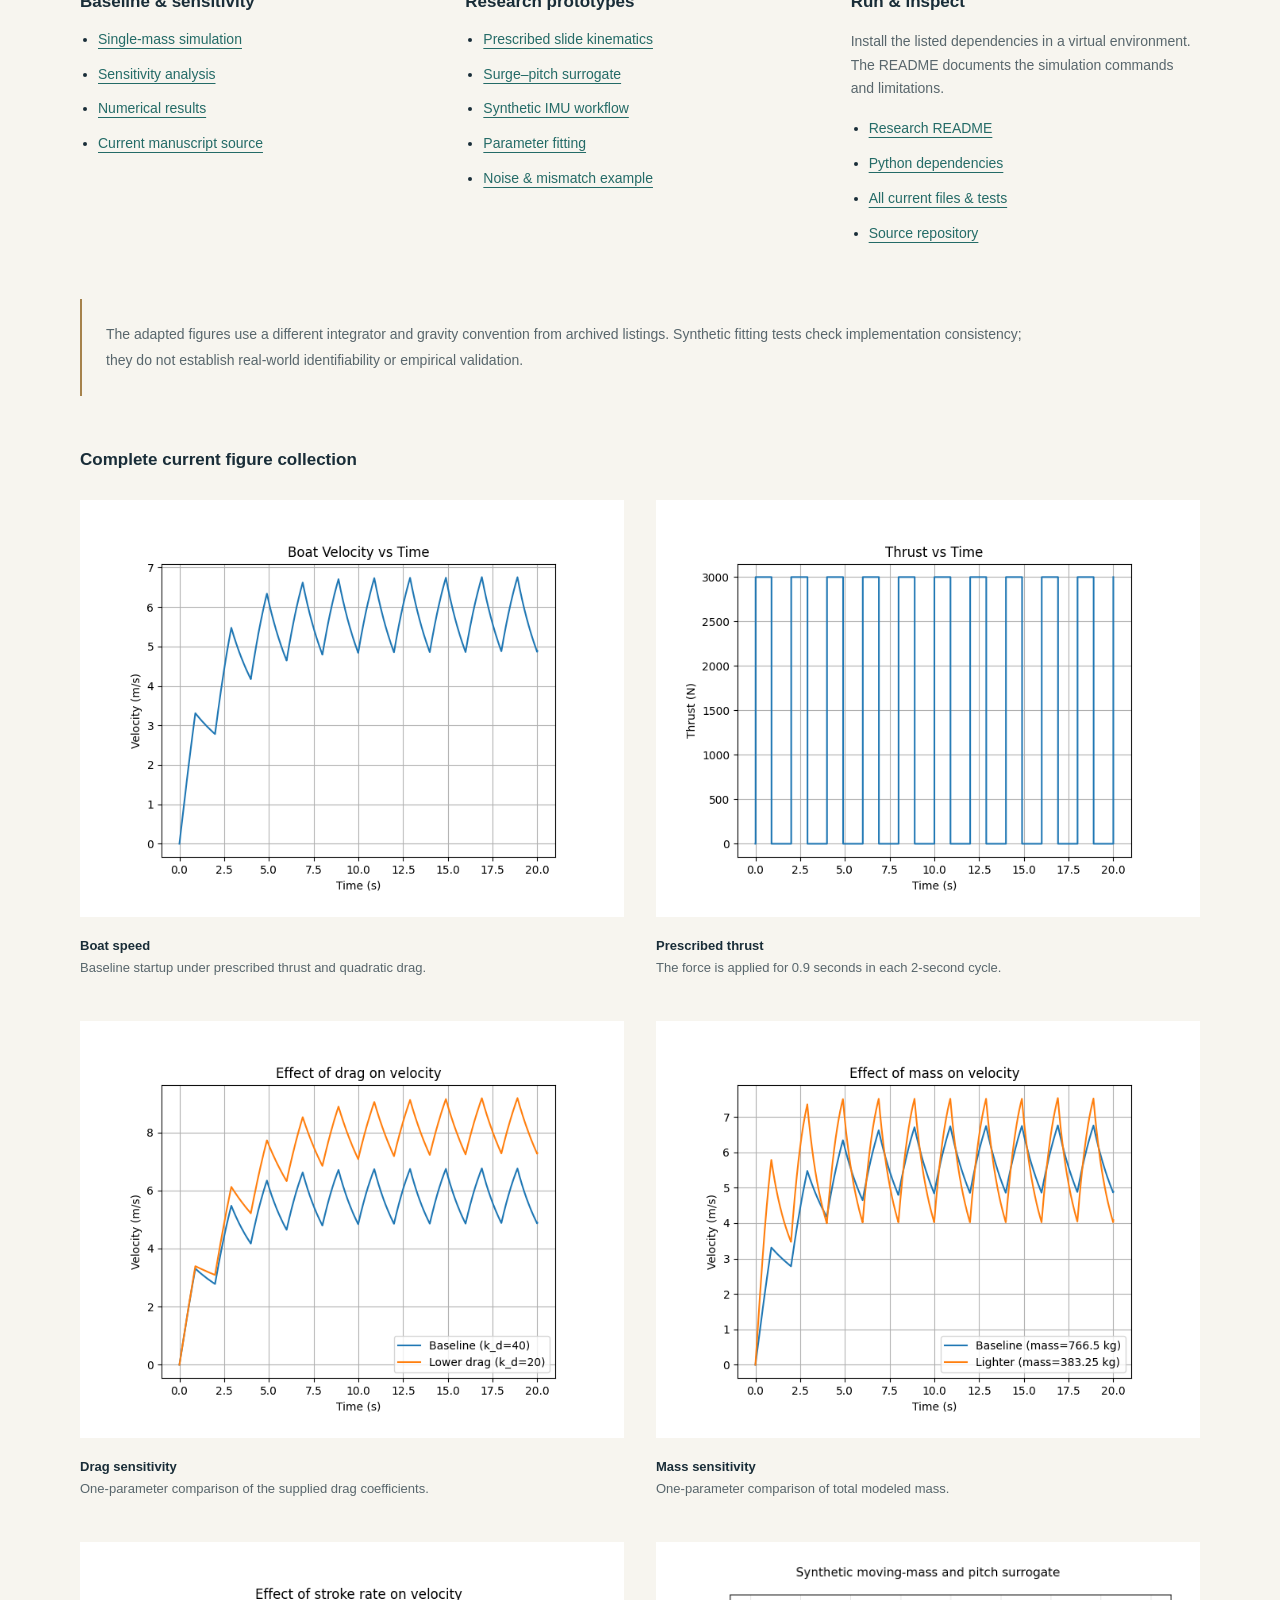
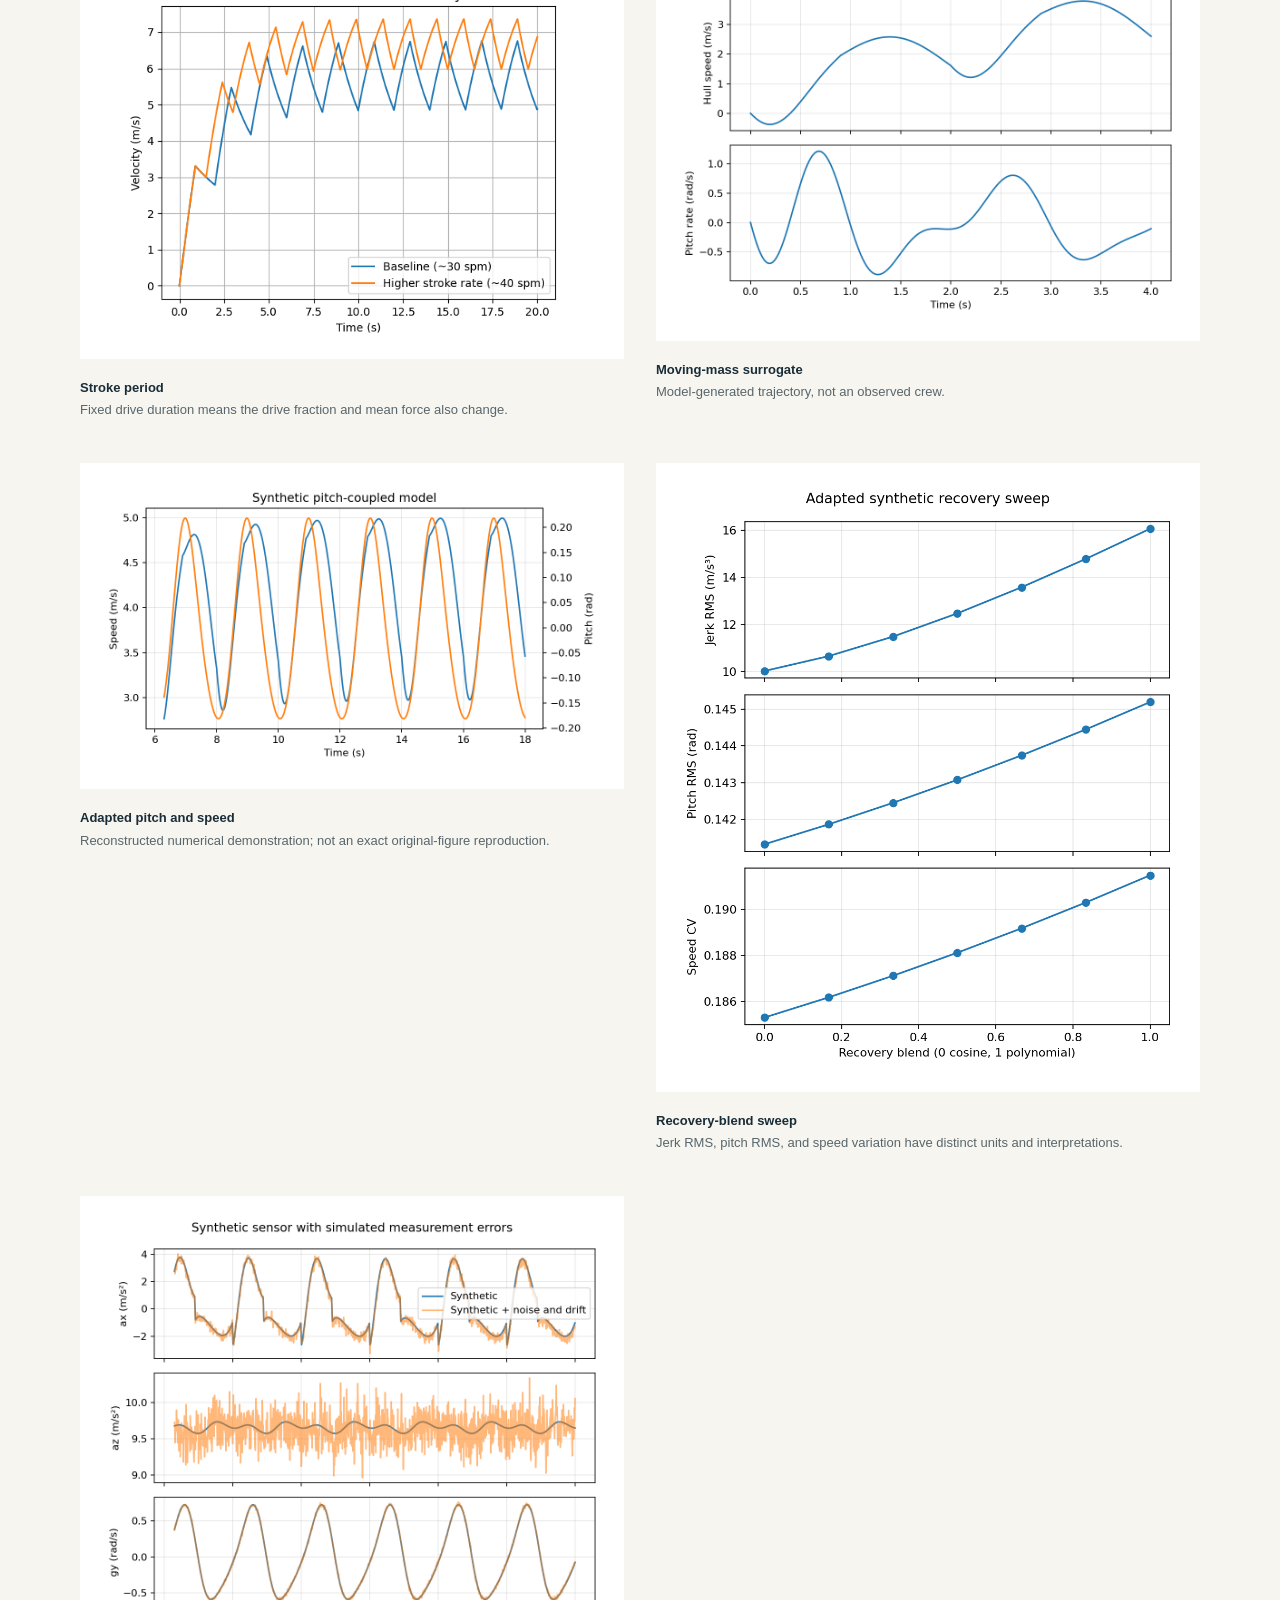
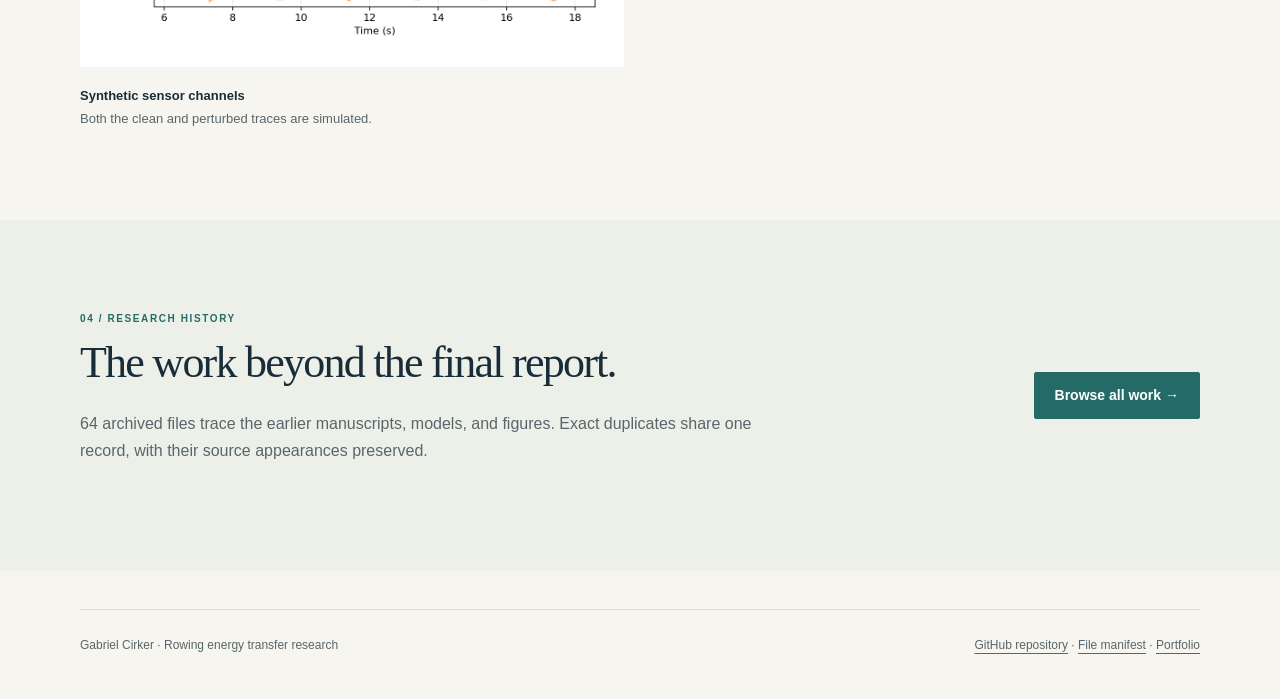
==== commit b43a7039: "Refine research presentation and use page-based navigation" ====
--- a/docs/index.html
+++ b/docs/index.html
@@ -1,4 +1,4 @@
-<!doctype html><html lang="en"><head><meta charset="utf-8"><meta name="viewport" content="width=device-width,initial-scale=1"><meta name="description" content="Gabriel Cirker’s rowing energy-transfer research: current report, reproducible models, synthetic demonstrations, and a versioned research archive."><title>Rowing Energy Transfer | Gabriel Cirker</title><link rel="stylesheet" href="assets/style.css"></head><body><a class="skip" href="#main">Skip to content</a><header><div class="wrap"><a class="brand" href="index.html">Gabriel Cirker <span>/ Research</span></a><nav aria-label="Main navigation"><a href="index.html#overview">Overview</a><a href="index.html#report">Report</a><a href="index.html#work">Code &amp; figures</a><a href="archive.html">Archive ↗</a></nav></div></header><main id="main"><section class="hero"><div class="wrap"><div class="hero-grid"><div><div class="eyebrow">Computational mechanics · Research collection</div><h1>Understanding the energy<br>of a rowing stroke.</h1><p>From a cycle-resolved thrust–drag model to moving-mass dynamics and synthetic sensing. A transparent record of the research, its limitations, and the work behind it.</p><p class="author">Gabriel Cirker</p><p class="affiliation">Original manuscript: St. John’s University.<br><small>Revision affiliation: University of Michigan, Ann Arbor.</small></p><div class="actions"><a class="button light" href="#report">Read the report ↓</a><a class="button ghost" href="archive.html">Explore the archive</a></div></div><figure class="hero-chart"><img src="work/figures/speed_plot.png" alt="Baseline simulated boat velocity over the 20-second startup"><figcaption>Periodic thrust produces a cycle of acceleration and coasting.</figcaption></figure></div><div class="stats"><div class="stat"><strong>20 s</strong><span>Illustrative startup simulation</span></div><div class="stat"><strong>5.785 m/s</strong><span>Average speed, last half</span></div><div class="stat"><strong>141.2 kJ</strong><span>Modeled thrust work</span></div><div class="stat"><strong>6.49%</strong><span>Startup kinetic-energy fraction</span></div></div></div></section>
+<!doctype html><html lang="en"><head><meta charset="utf-8"><meta name="viewport" content="width=device-width,initial-scale=1"><meta name="description" content="Gabriel Cirker’s rowing energy-transfer research: current report, reproducible models, synthetic demonstrations, and a versioned research archive."><title>Rowing Energy Transfer | Gabriel Cirker</title><link rel="stylesheet" href="assets/style.css?v=editorial-2"></head><body><a class="skip" href="#main">Skip to content</a><header><div class="wrap"><a class="brand" href="https://gabrielcirker.github.io/">Gabriel Cirker <span>Rowing research</span></a><nav aria-label="Main navigation"><a href="https://gabrielcirker.github.io/">Portfolio</a><a href="report/rowing-report.pdf">Report PDF</a><a href="archive.html">Archive</a><a href="https://github.com/gabrielcirker/rowing-research">GitHub</a></nav></div></header><main id="main"><section class="hero"><div class="wrap"><div class="hero-grid"><div><div class="eyebrow">Computational mechanics · Research collection</div><h1>The mechanics of a rowing stroke.</h1><p>How periodic thrust, drag, and crew motion shape boat speed. A computational study of energy transfer, with open models and synthetic sensing prototypes.</p><p class="author">Gabriel Cirker</p><p class="affiliation">Original manuscript: St. John’s University.<br><small>Revision affiliation: University of Michigan, Ann Arbor.</small></p><div class="actions"><a class="button light" href="#report">Read the study ↓</a><a class="button ghost" href="archive.html">Explore the archive</a></div></div><figure class="hero-chart"><img src="work/figures/speed_plot.png" alt="Baseline simulated boat velocity over the 20-second startup"><figcaption>Periodic thrust produces a cycle of acceleration and coasting.</figcaption></figure></div><div class="stats"><div class="stat"><strong>20 s</strong><span>Illustrative startup simulation</span></div><div class="stat"><strong>5.785 m/s</strong><span>Average speed, last half</span></div><div class="stat"><strong>141.2 kJ</strong><span>Modeled thrust work</span></div><div class="stat"><strong>6.49%</strong><span>Startup kinetic-energy fraction</span></div></div></div></section>
 <section id="overview"><div class="wrap"><div class="eyebrow">01 / The question</div><h2>Where does the input work go?</h2><p class="intro">The baseline represents the boat and crew as a single mass under periodic thrust and quadratic resistance. The extensions explore how prescribed crew motion, pitch, and sensing could support a more detailed model.</p><div class="grid"><article class="card"><span class="number">01 · BASELINE</span><h3>Thrust, drag, and speed</h3><p>Track velocity and energy accounting through repeated drive and recovery phases. Compare mass, drag, and stroke-period inputs.</p></article><article class="card"><span class="number">02 · EXTENSIONS</span><h3>Moving mass and pitch</h3><p>Prescribed slide kinematics and a reduced surge–pitch surrogate explore internal motion and numerical consistency.</p></article><article class="card"><span class="number">03 · PROTOTYPES</span><h3>Sensing and identification</h3><p>Synthetic IMU signals, event detection, and parameter fitting provide a testbed for a future measurement workflow.</p></article></div><aside class="note"><strong>Interpretation matters.</strong> The 6.49% ratio is the kinetic-energy gain divided by modeled thrust work during startup. It is not rowing or metabolic efficiency. These are simulations and research prototypes, not measured crew results or validated technique recommendations.</aside></div></section>
 <section id="report" class="soft"><div class="wrap"><div class="section-top"><div><div class="eyebrow">02 / Current manuscript</div><h2>Read the full report.</h2><p class="intro">A Cycle-Resolved Model and a Framework for Disturbance Analysis</p></div><a class="button" href="report/rowing-report.pdf" download>Download PDF · 12 pages</a></div><p class="reader-help">Read every page here. Scroll inside the reader or choose a page. Each page also has an expandable text version.</p><div class="reader"><div class="reader-bar"><label for="page-select">Report page <select id="page-select"><option value="1">1 / 12</option><option value="2">2 / 12</option><option value="3">3 / 12</option><option value="4">4 / 12</option><option value="5">5 / 12</option><option value="6">6 / 12</option><option value="7">7 / 12</option><option value="8">8 / 12</option><option value="9">9 / 12</option><option value="10">10 / 12</option><option value="11">11 / 12</option><option value="12">12 / 12</option></select></label><div><button id="prev-page" type="button">← Previous</button> <button id="next-page" type="button">Next →</button></div><a href="report/report.txt">Plain text</a></div><div class="reader-pages" id="reader-pages" tabindex="0" aria-label="Scrollable full report"><figure class="page" id="page-1"><img src="report/pages/page-01.jpg" width="1010" height="1307" loading="lazy" alt="Rowing research report, page 1 of 12"><figcaption>Page 1 of 12</figcaption><details><summary>Read page text</summary><pre>Simulating Mechanical Energy Transfer in Rowing
 A Cycle-Resolved Model and a Framework for Disturbance Analysis
@@ -407,4 +407,4 @@
 12
 </pre></details></figure></div></div><details class="reader-help"><summary>Use the browser’s PDF viewer instead</summary><object data="report/rowing-report.pdf" type="application/pdf" width="100%" height="850"><p>The full report is available in the reader above.</p></object></details></div></section>
 <section id="work"><div class="wrap"><div class="eyebrow">03 / Reproducible work</div><h2>Models, methods, and checks.</h2><p class="intro">The current source collection separates the baseline simulation from adapted research prototypes. All versions remain identifiable in the file catalog.</p><div class="grid"><article class="card"><h3>Baseline &amp; sensitivity</h3><ul class="code-list"><li><a href="work/src/rowing_model.py">Single-mass simulation</a></li><li><a href="work/src/rowing_analysis.py">Sensitivity analysis</a></li><li><a href="work/results/rowing_results_summary.txt">Numerical results</a></li><li><a href="work/paper/rowing_paper.tex">Current manuscript source</a></li></ul></article><article class="card"><h3>Research prototypes</h3><ul class="code-list"><li><a href="work/src/slide_kinematics.py">Prescribed slide kinematics</a></li><li><a href="work/src/multibody_model.py">Surge–pitch surrogate</a></li><li><a href="work/src/imu_processing.py">Synthetic IMU workflow</a></li><li><a href="work/src/parameter_fit.py">Parameter fitting</a></li><li><a href="work/src/fit_robustness_demo.py">Noise &amp; mismatch example</a></li></ul></article><article class="card"><h3>Run &amp; inspect</h3><p>Install the listed dependencies in a virtual environment. The README documents the simulation commands and limitations.</p><ul class="code-list"><li><a href="work/README.md">Research README</a></li><li><a href="work/requirements.txt">Python dependencies</a></li><li><a href="archive.html?status=Current">All current files &amp; tests</a></li><li><a href="https://github.com/gabrielcirker/rowing-research">Source repository</a></li></ul></article></div><aside class="note">The adapted figures use a different integrator and gravity convention from archived listings. Synthetic fitting tests check implementation consistency; they do not establish real-world identifiability or empirical validation.</aside><h3>Complete current figure collection</h3><div class="figure-grid"><figure><a href="work/figures/speed_plot.png"><img src="work/figures/speed_plot.png" loading="lazy" alt="Boat speed: Baseline startup under prescribed thrust and quadratic drag."></a><figcaption><strong>Boat speed</strong><br>Baseline startup under prescribed thrust and quadratic drag.</figcaption></figure><figure><a href="work/figures/thrust_plot.png"><img src="work/figures/thrust_plot.png" loading="lazy" alt="Prescribed thrust: The force is applied for 0.9 seconds in each 2-second cycle."></a><figcaption><strong>Prescribed thrust</strong><br>The force is applied for 0.9 seconds in each 2-second cycle.</figcaption></figure><figure><a href="work/figures/drag_effect.png"><img src="work/figures/drag_effect.png" loading="lazy" alt="Drag sensitivity: One-parameter comparison of the supplied drag coefficients."></a><figcaption><strong>Drag sensitivity</strong><br>One-parameter comparison of the supplied drag coefficients.</figcaption></figure><figure><a href="work/figures/mass_effect.png"><img src="work/figures/mass_effect.png" loading="lazy" alt="Mass sensitivity: One-parameter comparison of total modeled mass."></a><figcaption><strong>Mass sensitivity</strong><br>One-parameter comparison of total modeled mass.</figcaption></figure><figure><a href="work/figures/stroke_effect.png"><img src="work/figures/stroke_effect.png" loading="lazy" alt="Stroke period: Fixed drive duration means the drive fraction and mean force also change."></a><figcaption><strong>Stroke period</strong><br>Fixed drive duration means the drive fraction and mean force also change.</figcaption></figure><figure><a href="work/figures/synthetic_surrogate.png"><img src="work/figures/synthetic_surrogate.png" loading="lazy" alt="Moving-mass surrogate: Model-generated trajectory, not an observed crew."></a><figcaption><strong>Moving-mass surrogate</strong><br>Model-generated trajectory, not an observed crew.</figcaption></figure><figure><a href="work/figures/adapted_pitch_and_speed.png"><img src="work/figures/adapted_pitch_and_speed.png" loading="lazy" alt="Adapted pitch and speed: Reconstructed numerical demonstration; not an exact original-figure reproduction."></a><figcaption><strong>Adapted pitch and speed</strong><br>Reconstructed numerical demonstration; not an exact original-figure reproduction.</figcaption></figure><figure><a href="work/figures/adapted_smoothness_sweep.png"><img src="work/figures/adapted_smoothness_sweep.png" loading="lazy" alt="Recovery-blend sweep: Jerk RMS, pitch RMS, and speed variation have distinct units and interpretations."></a><figcaption><strong>Recovery-blend sweep</strong><br>Jerk RMS, pitch RMS, and speed variation have distinct units and interpretations.</figcaption></figure><figure><a href="work/figures/adapted_synthetic_imu.png"><img src="work/figures/adapted_synthetic_imu.png" loading="lazy" alt="Synthetic sensor channels: Both the clean and perturbed traces are simulated."></a><figcaption><strong>Synthetic sensor channels</strong><br>Both the clean and perturbed traces are simulated.</figcaption></figure></div></div></section>
-<section class="soft"><div class="wrap"><div class="archive-banner"><div><div class="eyebrow" style="color:#95dcd4">04 / Research history</div><h2>The work beyond the final report.</h2><p>Earlier manuscripts, alternative models, unused figures, and intermediate source revisions. 64 unique archived files, with exact duplicates indexed once and their source appearances recorded.</p></div><a href="archive.html" class="button light">Browse all work →</a></div></div></section></main><footer><div class="wrap"><span>Gabriel Cirker · Rowing energy transfer research</span><span><a href="https://github.com/gabrielcirker/rowing-research">GitHub repository</a> · <a href="archive/catalog.json">File manifest</a> · <a href="https://gabrielcirker.github.io/">Portfolio</a></span></div></footer><script src="assets/main.js" defer></script></body></html>+<section class="soft"><div class="wrap"><div class="archive-banner"><div><div class="eyebrow">04 / Research history</div><h2>The work beyond the final report.</h2><p>64 archived files trace the earlier manuscripts, models, and figures. Exact duplicates share one record, with their source appearances preserved.</p></div><a href="archive.html" class="button light">Browse all work →</a></div></div></section></main><footer><div class="wrap"><span>Gabriel Cirker · Rowing energy transfer research</span><span><a href="https://github.com/gabrielcirker/rowing-research">GitHub repository</a> · <a href="archive/catalog.json">File manifest</a> · <a href="https://gabrielcirker.github.io/">Portfolio</a></span></div></footer><script src="assets/main.js" defer></script></body></html>
--- a/docs/assets/style.css
+++ b/docs/assets/style.css
@@ -1,4 +1,7 @@
-@import url('https://fonts.googleapis.com/css2?family=DM+Sans:wght@400;500;600;700&family=Libre+Franklin:wght@500;600;700;800&display=swap');
-:root{--ink:#122c42;--navy:#0a2235;--teal:#087e84;--mint:#c4efdf;--paper:#f4f6f4;--line:#d7e1df;--muted:#516777;--white:#fff}*{box-sizing:border-box}html{scroll-behavior:smooth;scroll-padding-top:88px}body{margin:0;color:var(--ink);background:var(--paper);font:16px/1.65 'DM Sans',system-ui,sans-serif}a{color:#006c73;text-underline-offset:4px}a:hover{color:#003d42}h1,h2,h3{font-family:'Libre Franklin',system-ui,sans-serif;line-height:1.15;letter-spacing:-.045em}h1{font-size:clamp(2.8rem,5.5vw,5.3rem);margin:.35em 0}h2{font-size:clamp(2rem,3.4vw,3rem);margin:.3em 0 .6em}h3{font-size:1.25rem;letter-spacing:-.025em}.wrap{width:min(1180px,calc(100% - 48px));margin:auto}.skip{position:absolute;left:20px;top:-60px}.skip:focus{top:12px;z-index:9;background:#fff;padding:10px}header{background:var(--navy);position:sticky;top:0;z-index:5;border-bottom:1px solid #294154}header .wrap{display:flex;align-items:center;justify-content:space-between;gap:20px;min-height:76px}header a{color:#ecf6f3;text-decoration:none}header a:hover{color:var(--mint)}.brand{font-weight:800;letter-spacing:-.03em;font-size:1.05rem}.brand span{font-weight:400;opacity:.6}nav{display:flex;gap:24px;font-size:.88rem}section{padding:84px 0}.eyebrow{font-size:.74rem;font-weight:700;letter-spacing:.18em;text-transform:uppercase;color:var(--teal)}.hero{background:var(--navy);color:#fff;padding:76px 0 60px}.hero .eyebrow{color:#95dcd4}.hero-grid{display:grid;grid-template-columns:1.1fr .9fr;gap:64px;align-items:center}.hero p{color:#c4d1d8;max-width:600px}.hero .author{color:#fff;font-size:.92rem}.hero-chart{background:white;border-radius:8px;padding:18px;box-shadow:0 22px 60px #0003;transform:rotate(1deg)}.hero-chart img{width:100%;display:block}.hero-chart figcaption{color:var(--muted);font-size:.8rem;padding:10px 6px 0}.actions{display:flex;gap:12px;flex-wrap:wrap;margin-top:28px}.button,button{display:inline-block;border:1px solid var(--teal);background:var(--teal);color:#fff;border-radius:4px;padding:12px 19px;text-decoration:none;font:600 .9rem/1.4 'DM Sans',system-ui,sans-serif;cursor:pointer}.button:hover,button:hover{background:#075d63;color:#fff}.button.light{background:var(--mint);border-color:var(--mint);color:var(--navy)}.button.ghost{background:transparent;border-color:#66808f;color:white}.stats{display:grid;grid-template-columns:repeat(4,1fr);gap:0;margin-top:58px;border-top:1px solid #355062;padding-top:28px}.stat{padding:0 22px;border-left:1px solid #355062}.stat:first-child{padding-left:0;border:0}.stat strong{display:block;font:600 2rem/1.2 'Libre Franklin',system-ui}.stat span{display:block;color:#aec2cd;font-size:.8rem;margin-top:8px}.intro{max-width:780px;font-size:1.12rem;color:var(--muted)}.grid{display:grid;grid-template-columns:repeat(3,1fr);gap:22px}.card{background:white;border:1px solid var(--line);border-radius:6px;padding:26px}.card p{color:var(--muted);font-size:.94rem}.number{font-size:.8rem;color:var(--teal);font-weight:700}.note{padding:22px 26px;border-left:4px solid #b17b24;background:#fff5df;color:#685026;font-size:.94rem;margin:28px 0}.section-top{display:flex;justify-content:space-between;align-items:end;gap:24px;margin-bottom:30px}.soft{background:#e8eeeb}.reader{border:1px solid #bccbc6;background:#dce4e0;border-radius:6px;overflow:hidden}.reader-bar{background:white;display:flex;align-items:center;justify-content:space-between;gap:12px;flex-wrap:wrap;padding:16px 22px;border-bottom:1px solid var(--line)}.reader-bar button{padding:8px 14px}.reader-bar select{padding:9px;background:#fff;border:1px solid #bdcbc7;border-radius:4px;font:inherit}.reader-pages{height:850px;overflow:auto;padding:26px}.page{max-width:900px;margin:0 auto 28px;background:white;box-shadow:0 3px 14px #102b4220}.page img{width:100%;height:auto;display:block}.page figcaption{padding:14px 22px;font-size:.8rem;color:var(--muted)}.page details{padding:0 22px 18px}.page pre{font:13px/1.5 system-ui;white-space:pre-wrap;overflow-wrap:anywhere}.reader-help{font-size:.85rem;color:var(--muted)}.figure-grid{display:grid;grid-template-columns:repeat(2,1fr);gap:24px}.figure-grid figure{margin:0;padding:18px;background:#fff;border:1px solid var(--line);border-radius:6px}.figure-grid img{width:100%;display:block}.figure-grid figcaption{font-size:.85rem;color:var(--muted);padding:14px 4px}.code-list{padding-left:18px;font-size:.9rem}.code-list li{margin:9px 0}code{font: .9em ui-monospace,monospace;background:#e8efec;padding:2px 5px;border-radius:3px}.archive-banner{background:var(--navy);color:#fff;border-radius:8px;padding:38px;display:grid;grid-template-columns:1fr auto;gap:30px;align-items:center}.archive-banner p{color:#bad0db}.filters{display:flex;gap:14px;flex-wrap:wrap;margin:28px 0}.filters input,.filters select{padding:13px;border:1px solid #b4c8c0;border-radius:4px;font:inherit;background:#fff}.filters input{flex:1;min-width:200px}.catalog{display:grid;grid-template-columns:repeat(2,minmax(0,1fr));gap:16px}.file{padding:22px;border:1px solid var(--line);background:white;border-radius:6px;overflow-wrap:anywhere}.file h3{font-size:1rem;line-height:1.4;letter-spacing:0;margin:.5em 0}.tag{font-size:.68rem;letter-spacing:.06em;text-transform:uppercase;font-weight:700;padding:5px 8px;background:#e6f4ef;color:#146344;border-radius:3px}.tag.old{background:#f7eddb;color:#77521a}.file small,.file details{font-size:.76rem;color:var(--muted)}.file ul{padding-left:20px}.file .hash{font:11px/1.5 monospace;overflow-wrap:anywhere}.hidden{display:none!important}footer{background:var(--navy);color:#b3c7d2;padding:36px 0;font-size:.82rem}footer .wrap{display:flex;justify-content:space-between;gap:22px;flex-wrap:wrap}footer a{color:#bfe8de}:focus-visible{outline:3px solid #e69e2d;outline-offset:4px}@media(max-width:850px){.hero-grid{grid-template-columns:1fr;gap:24px}.hero-chart{transform:none;margin:10px 0}.grid{grid-template-columns:1fr}.stats{grid-template-columns:repeat(2,1fr);gap:24px}.stat:nth-child(3){border:0;padding-left:0}.archive-banner{grid-template-columns:1fr}.reader-pages{height:680px;padding:10px}.catalog{grid-template-columns:1fr}nav{gap:14px;font-size:.8rem}.section-top{align-items:start;flex-direction:column}}@media(max-width:540px){.wrap{width:calc(100% - 32px)}header .wrap{flex-direction:column;gap:10px;align-items:start;padding:14px 0}nav{width:100%;justify-content:space-between;gap:8px}h1{font-size:2.7rem}.hero{padding-top:38px}.hero-grid{gap:12px}.stats{margin-top:35px}.stat strong{font-size:1.7rem}.stat{padding-left:14px}.figure-grid{grid-template-columns:1fr}section{padding:56px 0}.reader-bar{padding:12px}.reader-pages{height:590px}.card{padding:22px}.archive-banner{padding:26px}html{scroll-padding-top:120px}}
-
-.hero .affiliation{font-size:.88rem;margin-top:8px;line-height:1.6}.hero .affiliation small{font-size:.78rem;color:#a7bdc9}
+:root{--ink:#192d38;--navy:#192d38;--teal:#246b67;--mint:#dbe8df;--paper:#f7f5ef;--line:#d7dcd5;--muted:#58666c;--white:#fff}
+*{box-sizing:border-box}html{scroll-behavior:smooth;scroll-padding-top:32px}body{margin:0;color:var(--ink);background:var(--paper);font:16px/1.7 -apple-system,BlinkMacSystemFont,"Segoe UI",Arial,sans-serif}a{color:var(--teal);text-underline-offset:4px}a:hover{text-decoration-thickness:2px}h1,h2{font-family:Georgia,"Times New Roman",serif;font-weight:400;line-height:1.08;letter-spacing:-.04em;text-wrap:balance}h1{font-size:clamp(44px,5.2vw,68px);margin:18px 0 24px}h2{font-size:clamp(32px,3.5vw,44px);margin:12px 0 24px}h3{font-size:17px;line-height:1.4;font-weight:600;margin:16px 0 12px}p{margin:16px 0}.wrap{width:min(1120px,calc(100% - 80px));margin:auto}.skip{position:absolute;left:20px;top:-80px}.skip:focus{top:12px;z-index:9;background:var(--navy);color:#fff;padding:12px 18px}header .wrap{display:flex;align-items:center;justify-content:space-between;gap:24px;min-height:100px;border-bottom:1px solid var(--line)}header a{color:var(--ink);text-decoration:none}.brand{font-weight:650;letter-spacing:-.02em;font-size:16px}.brand span{font-weight:400;color:var(--muted);font-size:12px;margin-left:12px}nav{display:flex;gap:24px;align-items:center;flex-wrap:wrap;font-size:13px}nav a{padding-block:10px}nav a[aria-current="page"]{color:var(--teal);text-decoration:underline;text-underline-offset:7px}section{padding:90px 0}.eyebrow{font-size:10px;font-weight:700;letter-spacing:.16em;text-transform:uppercase;color:var(--teal)}.hero{padding:90px 0 52px}.hero-grid{display:grid;grid-template-columns:1.08fr .92fr;gap:64px;align-items:center}.hero p{color:var(--muted);max-width:610px;font-size:18px;line-height:1.65}.hero .author{color:var(--ink);font-size:13px;margin-top:24px}.hero .affiliation{font-size:12px;margin-top:9px;line-height:1.7}.hero .affiliation small{font-size:11px}.hero-chart{margin:0;padding:20px;background:#fff;border-radius:2px}.hero-chart img{width:100%;height:auto;display:block}.hero-chart figcaption{color:var(--muted);font-size:12px;padding:15px 4px 0}.actions{display:flex;align-items:center;gap:22px;flex-wrap:wrap;margin-top:30px}.button,button{display:inline-block;border:1px solid var(--teal);background:var(--teal);color:#fff;border-radius:2px;padding:12px 20px;text-decoration:none;font:600 14px/1.5 -apple-system,BlinkMacSystemFont,"Segoe UI",Arial,sans-serif;cursor:pointer;min-height:46px}.button:hover,button:hover{background:var(--navy);color:#fff}.button.light{background:var(--teal);border-color:var(--teal);color:#fff}.button.ghost{background:transparent;border:0;color:var(--teal);padding-inline:0;text-decoration:underline}.stats{display:grid;grid-template-columns:repeat(4,1fr);gap:28px;margin-top:60px;border-top:1px solid var(--line);border-bottom:1px solid var(--line);padding:27px 0}.stat{padding:0}.stat strong{display:block;font:400 29px/1.2 Georgia,serif;color:var(--ink)}.stat span{display:block;color:var(--muted);font-size:12px;margin-top:9px}.intro{max-width:740px;font-size:17px;line-height:1.7;color:var(--muted);margin-bottom:35px}.grid{display:grid;grid-template-columns:repeat(3,minmax(0,1fr));gap:36px}.card{border-top:1px solid #a6b8b1;padding:22px 0 0}.card p{color:var(--muted);font-size:14px}.number{font-size:10px;letter-spacing:.12em;color:var(--teal);font-weight:700}.note{padding:23px 0 23px 24px;border-left:2px solid #a6824b;color:var(--muted);font-size:14px;line-height:1.8;margin:40px 0 0;max-width:960px}.note strong{color:var(--ink)}.section-top{display:flex;justify-content:space-between;align-items:end;gap:32px;margin-bottom:26px}.section-top .intro{margin-bottom:0}.soft{background:#edf0e9}.reader{border:1px solid #c9d0c9;background:#e7e9e2;border-radius:2px;overflow:hidden}.reader-bar{background:var(--paper);display:flex;align-items:center;justify-content:space-between;gap:16px;flex-wrap:wrap;padding:18px 22px;border-bottom:1px solid var(--line);font-size:13px}.reader-bar button{padding:9px 13px;min-height:42px}.reader-bar select{padding:9px;background:#fff;border:1px solid #bdcbc7;border-radius:2px;font:inherit;min-height:42px}.reader-pages{height:min(850px,82vh);min-height:400px;overflow:auto;padding:26px;position:relative;scrollbar-gutter:stable}.page{max-width:900px;margin:0 auto 28px;background:white;box-shadow:0 3px 14px #102b4210}.page img{width:100%;height:auto;display:block}.page figcaption{padding:14px 22px;font-size:12px;color:var(--muted)}.page details{padding:0 22px 18px;font-size:13px}.page summary{cursor:pointer}.page pre{font:13px/1.6 system-ui;white-space:pre-wrap;overflow-wrap:anywhere}.reader-help{font-size:13px;color:var(--muted);margin-bottom:22px}.figure-grid{display:grid;grid-template-columns:repeat(2,minmax(0,1fr));gap:42px 32px;margin-top:28px}.figure-grid figure{margin:0;min-width:0}.figure-grid figure>a{display:block;background:#fff;padding:18px}.figure-grid img{width:100%;height:auto;display:block}.figure-grid figcaption{font-size:13px;color:var(--muted);padding:18px 0 0}.figure-grid figcaption strong{color:var(--ink);font-weight:600}.code-list{padding-left:18px;font-size:14px}.code-list li{margin:11px 0}code{font:.9em ui-monospace,monospace;background:#e8efec;padding:2px 5px;border-radius:2px}.archive-banner{display:grid;grid-template-columns:1fr auto;gap:45px;align-items:center}.archive-banner p{color:var(--muted);max-width:700px}.archive-hero{padding-bottom:55px}.archive-hero h1{max-width:740px}.archive-hero p{max-width:660px}.filters{display:flex;gap:14px;flex-wrap:wrap;margin:32px 0 18px}.filters input,.filters select{padding:13px;border:1px solid #b4c8c0;border-radius:2px;font:inherit;background:#fff;color:var(--ink);min-width:0}.filters input{flex:1;min-width:200px}.catalog{display:grid;grid-template-columns:repeat(2,minmax(0,1fr));column-gap:40px;row-gap:0;border-top:1px solid var(--line)}.file{padding:27px 0;border-bottom:1px solid var(--line);overflow-wrap:anywhere}.file h3{font-size:15px;line-height:1.5;letter-spacing:0;margin:12px 0}.tag{font-size:10px;letter-spacing:.08em;text-transform:uppercase;font-weight:600;padding:5px 8px;background:#e3eae3;color:#275b49;border-radius:2px}.tag.old{background:#efe6d8;color:#77521a}.file small,.file details{font-size:12px;color:var(--muted)}.file summary{cursor:pointer;margin-top:8px}.file ul{padding-left:20px}.file .hash{font:11px/1.6 monospace;overflow-wrap:anywhere}.hidden{display:none!important}#count{font-size:13px;color:var(--muted);margin-bottom:24px}footer{color:var(--muted);padding:38px 0 44px;font-size:12px}footer .wrap{display:flex;justify-content:space-between;gap:22px;flex-wrap:wrap;border-top:1px solid var(--line);padding-top:25px}footer a{color:var(--muted)}:focus-visible{outline:3px solid #a15a2b;outline-offset:4px}button:disabled{opacity:.45;cursor:not-allowed}img{max-width:100%}#work>.wrap>h3{margin-top:52px}
+@media(max-width:1000px){.wrap{width:calc(100% - 56px)}.hero-grid{gap:36px}.hero-chart{padding:14px}.grid{gap:25px}.stats{gap:24px}}
+@media(max-width:750px){.hero-grid{grid-template-columns:1fr;gap:34px}.hero-chart{max-width:650px}.grid{grid-template-columns:1fr;gap:24px}.card{padding-top:16px}.card h3{margin-top:10px}.stats{grid-template-columns:repeat(2,minmax(0,1fr));gap:26px}.archive-banner{grid-template-columns:1fr;gap:14px}.reader-pages{height:72vh;min-height:360px;padding:10px}.catalog{grid-template-columns:1fr}.section-top{align-items:start;flex-direction:column;gap:18px}nav{gap:22px}.figure-grid{gap:32px 22px}.intro{font-size:16px}}
+@media(max-width:540px){.wrap{width:calc(100% - 40px)}header .wrap{flex-direction:column;gap:12px;align-items:start;padding:23px 0 18px;min-height:auto}nav{width:100%;gap:10px 23px;font-size:12px}nav a{padding-block:7px}h1{font-size:clamp(40px,10.4vw,52px)}h2{font-size:33px}.hero{padding:52px 0 26px}.hero p{font-size:16px}.hero .author{font-size:12px}.hero .affiliation{font-size:11px}.hero-chart{padding:12px}.hero-chart figcaption{font-size:11px}.stats{margin-top:36px;padding:24px 0}.stat strong{font-size:26px}.stat span{font-size:11px}.figure-grid{grid-template-columns:1fr}section{padding:65px 0}.reader-bar{padding:14px;gap:12px}.reader-bar>label{width:100%}.reader-bar button{font-size:12px}.reader-pages{padding:7px}.page details{padding:0 14px 16px}.page figcaption{padding:12px 14px}.note{padding-left:18px;font-size:13px}.archive-hero{padding-bottom:35px}.filters{gap:10px}.filters input{width:100%;flex-basis:100%}.filters select{font-size:14px;flex:1}.file{padding:25px 0}.actions{gap:18px}.button{font-size:13px}}
+@media(prefers-reduced-motion:reduce){*,*::before,*::after{scroll-behavior:auto!important;transition:none!important}}
+@media print{body{background:#fff;color:#000}header nav,.actions,.reader-bar,.filters{display:none}.wrap{width:100%}section,.hero{padding:30px 0}.reader-pages{height:auto;overflow:visible}.page{break-inside:avoid;box-shadow:none}.hero-chart{break-inside:avoid}a{color:inherit}}
